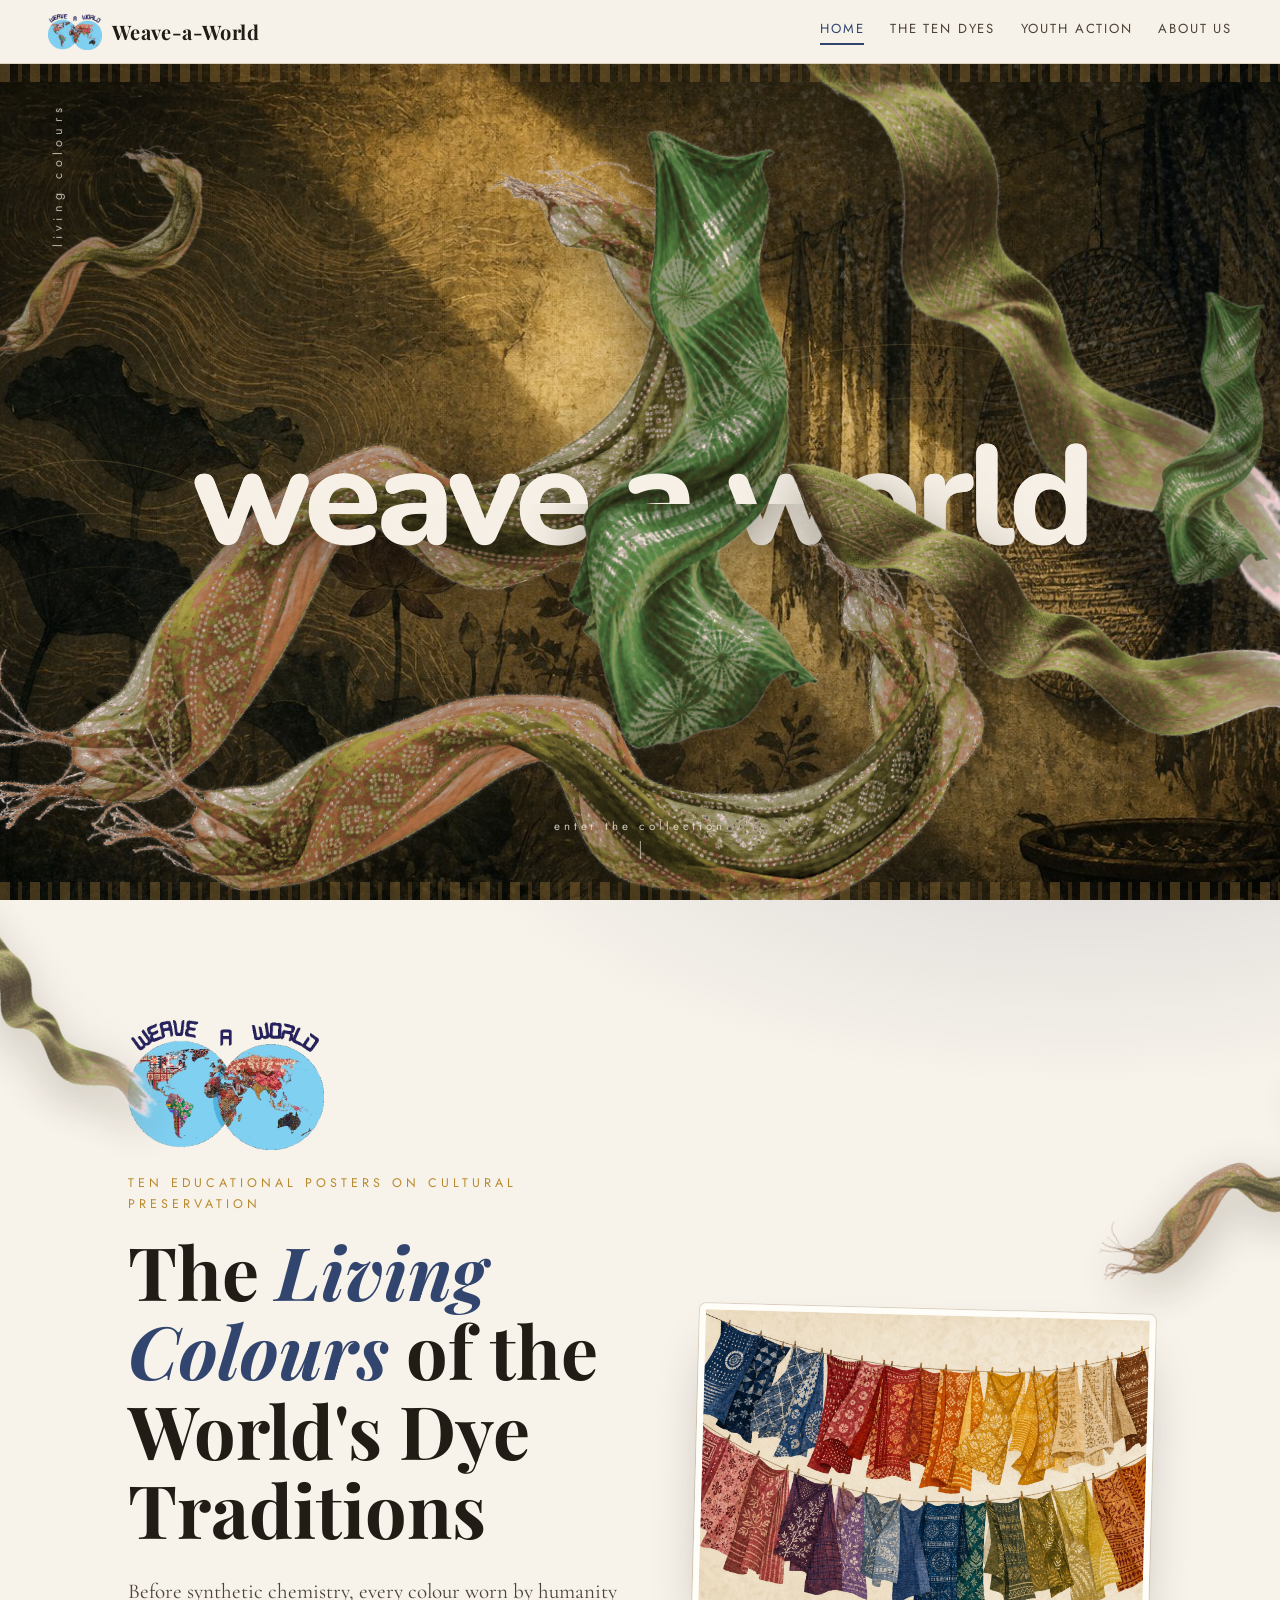
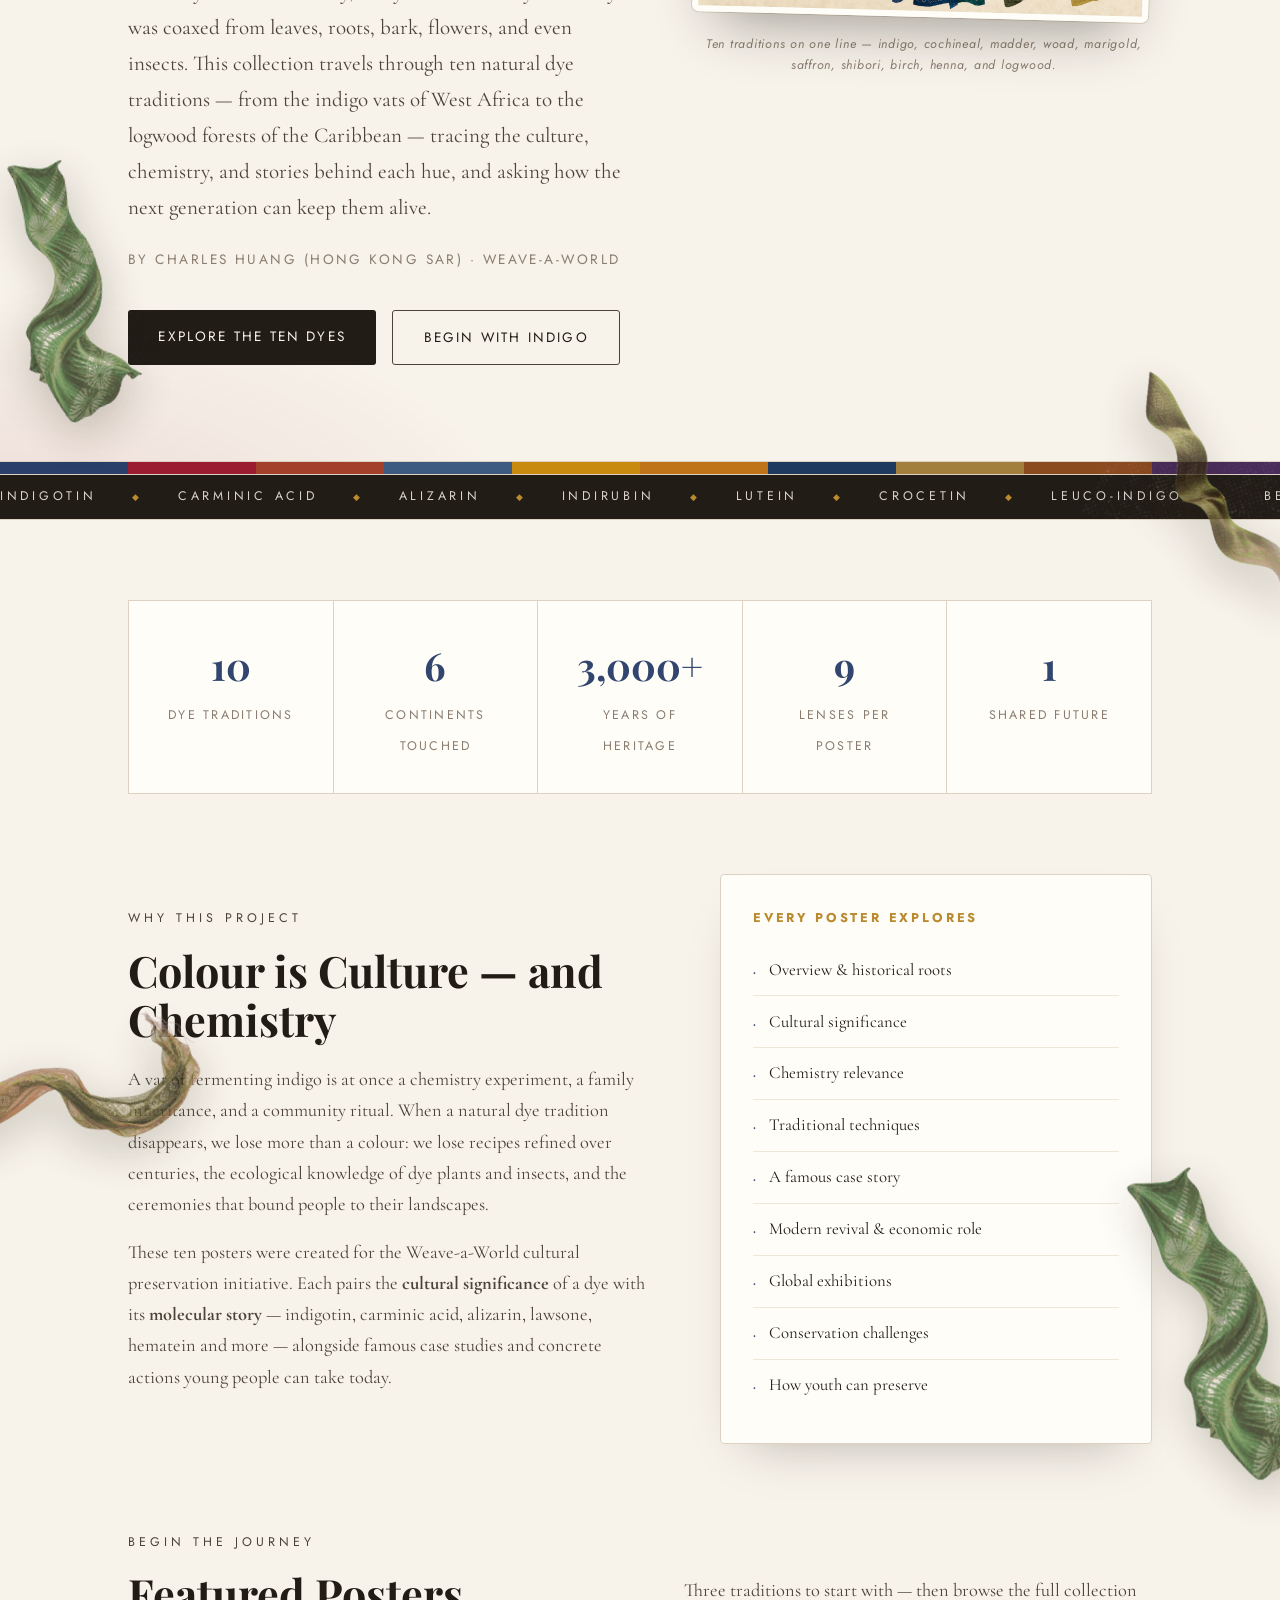
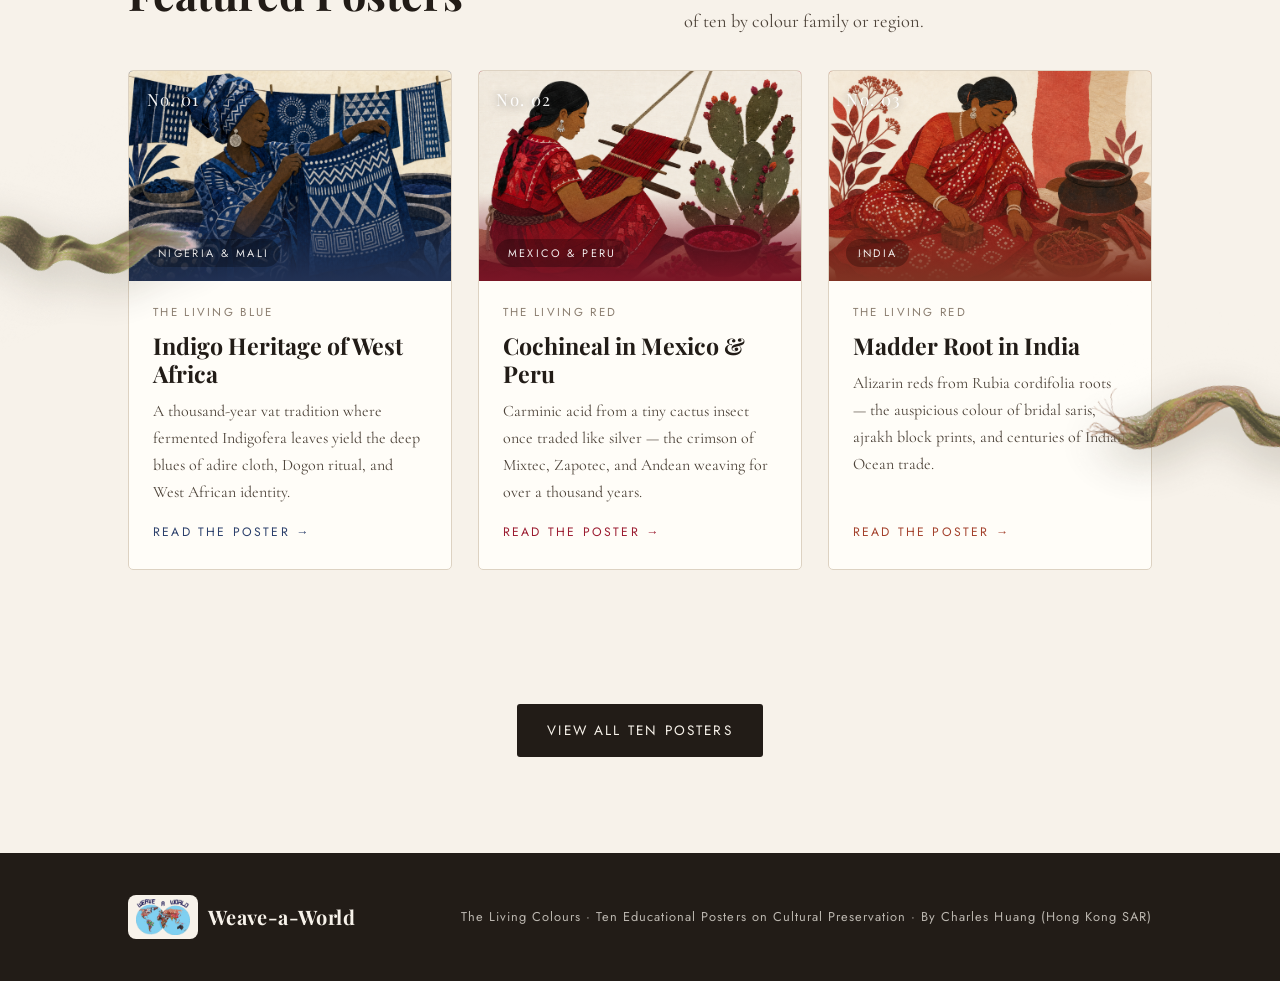
==== index.html @ b44ea0e6 "Simplify the loading screen to a centered white bar Co-authored-by: Cursor <cursoragent@cursor.com>" ====
<!DOCTYPE html>
<html lang="en">
<head>
  <meta charset="UTF-8" />
  <meta name="viewport" content="width=device-width, initial-scale=1.0" />
  <title>Weave-a-World · The Living Colours</title>
  <script>
  (function () {
    try {
      if (sessionStorage.getItem("ww-assets-ready") === "1") return;
      if (sessionStorage.getItem("dye-wipe")) return;
    } catch (e) {}
    document.documentElement.classList.add("is-loading");
  })();
  </script>
  <style>
    html.is-loading, html.is-loading body { overflow: hidden !important; }
    .asset-loader {
      position: fixed; inset: 0; z-index: 10000;
      display: none; align-items: center; justify-content: center;
      background: #070707; color: #fff;
    }
    html.is-loading .asset-loader { display: flex; }
  </style>
  <link rel="preconnect" href="https://fonts.googleapis.com" />
  <link rel="preconnect" href="https://fonts.gstatic.com" crossorigin />
  <link href="https://fonts.googleapis.com/css2?family=Playfair+Display:ital,wght@0,500;0,700;1,500;1,700&family=Cormorant+Garamond:ital,wght@0,400;0,500;0,600;1,400;1,600&family=Jost:wght@300;400;500&family=Nunito:wght@700;800&display=swap" rel="stylesheet" />
  <link rel="icon" type="image/png" href="images/favicon.png" />
  <link rel="stylesheet" href="css/style.css?v=28" />
  <style>
    :root {
    }
    body::before {
      background-image: url("images/patterns/atlas.jpg");
    }
  </style>
</head>
<body class="home">
  <div class="asset-loader" id="asset-loader" role="status" aria-live="polite" aria-busy="true">
    <div class="asset-loader-inner">
      <div class="asset-loader-track" role="progressbar" aria-valuemin="0" aria-valuemax="100" aria-valuenow="0" id="asset-loader-bar">
        <span class="asset-loader-fill" id="asset-loader-fill"></span>
      </div>
      <p class="asset-loader-copy" id="asset-loader-copy">Loading 0%</p>
    </div>
  </div>
  <script>
  (function () {
    var el = document.getElementById("asset-loader");
    if (!el || !document.documentElement.classList.contains("is-loading")) {
      if (el) el.remove();
      return;
    }
    var urls = ["images/logo.png", "images/favicon.png", "images/patterns/atlas.jpg", "images/splash-bg.jpg", "images/cloth-1.png", "images/cloth-2.png", "images/cloth-3.png"];
    var fill = document.getElementById("asset-loader-fill");
    var bar = document.getElementById("asset-loader-bar");
    var copy = document.getElementById("asset-loader-copy");
    var started = Date.now();
    var done = 0;
    var index = 0;
    var running = 0;
    var finished = false;
    var CONC = 8;
    function setProgress(n, total) {
      var pct = total ? Math.round((n / total) * 100) : 100;
      if (fill) fill.style.width = pct + "%";
      if (bar) bar.setAttribute("aria-valuenow", String(pct));
      if (copy) copy.textContent = "Loading " + pct + "%";
    }
    function replayMotion() {
      document.querySelectorAll(".cloth, .splash-bg, .splash-waves path, .splash-scroll, .page-masthead .eyebrow, .page-masthead .masthead-solid, .page-masthead .masthead-script, .page-masthead .masthead-lede, .page-masthead .masthead-aside, .page-masthead .masthead-ribbon, .page-masthead .masthead-slash, .page-masthead .masthead-bar").forEach(function (node) {
        node.style.animation = "none";
        void node.offsetWidth;
        node.style.removeProperty("animation");
      });
    }
    function finish() {
      if (finished) return;
      finished = true;
      setProgress(urls.length, urls.length);
      try { sessionStorage.setItem("ww-assets-ready", "1"); } catch (e) {}
      var wait = Math.max(0, 220 - (Date.now() - started));
      setTimeout(function () {
        el.classList.add("is-done");
        el.setAttribute("aria-busy", "false");
        document.documentElement.classList.remove("is-loading");
        document.documentElement.classList.add("is-ready");
        replayMotion();
        setTimeout(function () { el.remove(); }, 500);
      }, wait);
    }
    function loadOne(src) {
      return new Promise(function (resolve) {
        var img = new Image();
        img.onload = img.onerror = function () { resolve(); };
        img.src = src;
      });
    }
    function pump() {
      if (done >= urls.length) { finish(); return; }
      while (running < CONC && index < urls.length) {
        running += 1;
        loadOne(urls[index++]).then(function () {
          running -= 1;
          done += 1;
          setProgress(done, urls.length);
          pump();
        });
      }
    }
    pump();
    setTimeout(finish, 8000);
  })();
  </script>
  <div class="dye-wipe" id="dye-wipe" aria-hidden="true">
    <span class="dye-wipe-sash h1"></span>
    <span class="dye-wipe-sash h2"></span>
    <span class="dye-wipe-sash h3"></span>
    <span class="dye-wipe-sash v1"></span>
    <span class="dye-wipe-sash v2"></span>
    <span class="dye-wipe-sash v3"></span>
    <span class="dye-wipe-sash v4"></span>
  </div>
  <script>
  (function () {
    if (!sessionStorage.getItem("dye-wipe")) return;
    sessionStorage.removeItem("dye-wipe");
    if (window.matchMedia("(prefers-reduced-motion: reduce)").matches) return;
    var el = document.getElementById("dye-wipe");
    if (!el) return;
    var elapsed = Date.now() - Number(sessionStorage.getItem("dye-wipe-start") || Date.now());
    if (elapsed < 0) elapsed = 0;
    if (elapsed > 850) elapsed = 850;
    el.style.setProperty("--seek", (-elapsed) + "ms");
    el.className = "dye-wipe active through";
    window.__dyeWipePlaying = true;
    var left = 1200 - elapsed;
    setTimeout(function () { el.classList.add("done"); }, Math.max(0, left - 100));
    setTimeout(function () {
      el.className = "dye-wipe";
      el.style.removeProperty("--seek");
      window.__dyeWipePlaying = false;
    }, left + 80);
  })();
  </script>

  <div class="side-textiles" aria-hidden="true">
    <img class="side-cloth" src="images/cloth-1.png" style="top:4%; left:-4%; width:min(26vw,280px); transform:rotate(-22deg)" alt="" />
    <img class="side-cloth" src="images/cloth-3.png" style="top:7%; right:-3%; width:min(18vw,200px); transform:rotate(12deg)" alt="" />
    <img class="side-cloth" src="images/cloth-2.png" style="top:22%; left:-6%; width:min(24vw,260px); transform:rotate(16deg)" alt="" />
    <img class="side-cloth" src="images/cloth-1.png" style="top:26%; right:-8%; width:min(28vw,300px); transform:rotate(-14deg)" alt="" />
    <img class="side-cloth" src="images/cloth-3.png" style="top:42%; left:-2%; width:min(16vw,180px); transform:rotate(-8deg)" alt="" />
    <img class="side-cloth" src="images/cloth-2.png" style="top:48%; right:-5%; width:min(22vw,240px); transform:rotate(24deg)" alt="" />
    <img class="side-cloth" src="images/cloth-1.png" style="top:62%; left:-7%; width:min(27vw,290px); transform:rotate(9deg)" alt="" />
    <img class="side-cloth" src="images/cloth-3.png" style="top:66%; right:-4%; width:min(20vw,220px); transform:rotate(-18deg)" alt="" />
    <img class="side-cloth" src="images/cloth-2.png" style="top:80%; left:-5%; width:min(23vw,250px); transform:rotate(-26deg)" alt="" />
    <img class="side-cloth" src="images/cloth-1.png" style="top:84%; right:-7%; width:min(26vw,280px); transform:rotate(11deg)" alt="" />
  </div>
  <nav class="topnav">
    <a class="brand" href="index.html"><img class="brand-logo" src="images/logo.png" alt="Weave-a-World logo" />Weave-a-World</a>
    <div class="topnav-links">
      <a href="index.html" class="active">Home</a>
      <a href="collection.html">The Ten Dyes</a>
      <a href="youth.html">Youth Action</a>
      <a href="about.html">About Us</a>
    </div>
  </nav>

  <section class="splash" aria-label="Weave a World">
    <div class="splash-bg"></div>
    <div class="splash-grain" aria-hidden="true"></div>
    <svg class="splash-waves" viewBox="0 0 1200 800" preserveAspectRatio="xMidYMid slice" aria-hidden="true">
      <path d="M-40 420 C 160 280, 280 560, 520 400 S 880 220, 1240 390" />
      <path d="M-40 470 C 180 330, 300 610, 540 450 S 900 270, 1240 440" />
      <path d="M-40 520 C 200 380, 320 660, 560 500 S 920 320, 1240 490" />
    </svg>
    <p class="splash-kicker">01 · living colours</p>
    <div class="splash-layer splash-behind" aria-hidden="true">
      <img class="cloth cloth-a" src="images/cloth-1.png" alt="" />
      <img class="cloth cloth-b" src="images/cloth-2.png" alt="" />
    </div>
    <h1 class="splash-title splash-title-back">weave a world</h1>
    <div class="splash-layer splash-through" aria-hidden="true">
      <img class="cloth cloth-c" src="images/cloth-3.png" alt="" />
      <img class="cloth cloth-d" src="images/cloth-1.png" alt="" />
    </div>
    <h1 class="splash-title splash-title-front" aria-hidden="true">weave a world</h1>
    <div class="splash-layer splash-over" aria-hidden="true">
      <img class="cloth cloth-e" src="images/cloth-2.png" alt="" />
    </div>
    <a class="splash-scroll" href="#intro">enter the collection</a>
  </section>

  <header class="hero-home" id="intro">
    <div class="shell hero-home-grid">
      <div>
        <img class="hero-logo" src="images/logo.png" alt="Weave-a-World logo: two globes with continents made of textile patterns" />
        <p class="eyebrow">Ten Educational Posters on Cultural Preservation</p>
        <h1>The <em>Living Colours</em> of the World's Dye Traditions</h1>
        <p class="hero-lede">Before synthetic chemistry, every colour worn by humanity was coaxed from leaves, roots, bark, flowers, and even insects. This collection travels through ten natural dye traditions — from the indigo vats of West Africa to the logwood forests of the Caribbean — tracing the culture, chemistry, and stories behind each hue, and asking how the next generation can keep them alive.</p>
        <p class="hero-byline">By Charles Huang (Hong Kong SAR) · Weave-a-World</p>
        <div class="hero-actions">
          <a class="btn btn-primary" href="collection.html">Explore the Ten Dyes</a>
          <a class="btn btn-ghost" href="dyes/indigo-west-africa.html">Begin with Indigo</a>
        </div>
      </div>
      <figure class="hero-home-art reveal visible">
        <img src="images/home-hero.png" alt="Textile-art illustration of naturally dyed fabrics from ten traditions hanging on lines" />
        <figcaption>Ten traditions on one line — indigo, cochineal, madder, woad, marigold, saffron, shibori, birch, henna, and logwood.</figcaption>
      </figure>
    </div>
  </header>

  <div class="spectrum" aria-hidden="true"><span style="background:#2b3f6b"></span><span style="background:#9b1b30"></span><span style="background:#a3402c"></span><span style="background:#3d5a80"></span><span style="background:#c98a10"></span><span style="background:#c07419"></span><span style="background:#1f3a5f"></span><span style="background:#a37f3d"></span><span style="background:#8c4a1f"></span><span style="background:#4a2c5c"></span></div>

  <div class="ticker" aria-hidden="true">
    <div class="ticker-track">
      <span>Indigotin</span><i>◆</i><span>Carminic Acid</span><i>◆</i><span>Alizarin</span><i>◆</i><span>Indirubin</span><i>◆</i><span>Lutein</span><i>◆</i><span>Crocetin</span><i>◆</i><span>Leuco-indigo</span><i>◆</i><span>Betulin</span><i>◆</i><span>Lawsone</span><i>◆</i><span>Hematein</span><i>◆</i>
      <span>Indigotin</span><i>◆</i><span>Carminic Acid</span><i>◆</i><span>Alizarin</span><i>◆</i><span>Indirubin</span><i>◆</i><span>Lutein</span><i>◆</i><span>Crocetin</span><i>◆</i><span>Leuco-indigo</span><i>◆</i><span>Betulin</span><i>◆</i><span>Lawsone</span><i>◆</i><span>Hematein</span><i>◆</i>
    </div>
  </div>

  <main>
    <div class="shell">
      <div class="stats reveal">
        <div class="stat"><b>10</b><span>Dye Traditions</span></div>
        <div class="stat"><b>6</b><span>Continents Touched</span></div>
        <div class="stat"><b>3,000+</b><span>Years of Heritage</span></div>
        <div class="stat"><b>9</b><span>Lenses per Poster</span></div>
        <div class="stat"><b>1</b><span>Shared Future</span></div>
      </div>

      <section class="mission">
        <div class="reveal">
          <p class="eyebrow">Why This Project</p>
          <h2>Colour is Culture — and Chemistry</h2>
          <p>A vat of fermenting indigo is at once a chemistry experiment, a family inheritance, and a community ritual. When a natural dye tradition disappears, we lose more than a colour: we lose recipes refined over centuries, the ecological knowledge of dye plants and insects, and the ceremonies that bound people to their landscapes.</p>
          <p>These ten posters were created for the Weave-a-World cultural preservation initiative. Each pairs the <strong>cultural significance</strong> of a dye with its <strong>molecular story</strong> — indigotin, carminic acid, alizarin, lawsone, hematein and more — alongside famous case studies and concrete actions young people can take today.</p>
        </div>
        <div class="mission-panel reveal">
          <h3>Every Poster Explores</h3>
          <ul>
            <li>Overview &amp; historical roots</li>
            <li>Cultural significance</li>
            <li>Chemistry relevance</li>
            <li>Traditional techniques</li>
            <li>A famous case story</li>
            <li>Modern revival &amp; economic role</li>
            <li>Global exhibitions</li>
            <li>Conservation challenges</li>
            <li>How youth can preserve</li>
          </ul>
        </div>
      </section>

      <section class="home-preview">
        <div class="home-preview-head reveal">
          <div>
            <p class="eyebrow">Begin the Journey</p>
            <h2 class="section-title">Featured Posters</h2>
          </div>
          <p>Three traditions to start with — then browse the full collection of ten by colour family or region.</p>
        </div>
        <div class="dye-grid">
      <a class="dye-card reveal" href="dyes/indigo-west-africa.html" style="--c1:#2b3f6b; --c2:#5a74a8">
        <div class="dye-card-swatch">
          <img src="images/indigo-west-africa.png" alt="Textile-art illustration: Indigo Heritage of West Africa" loading="lazy" />
          <span class="dye-card-num">No. 01</span>
          <span class="dye-card-region-tag">Nigeria &amp; Mali</span>
        </div>
        <div class="dye-card-body">
          <span class="sub">The Living Blue</span>
          <h3>Indigo Heritage of West Africa</h3>
          <p>A thousand-year vat tradition where fermented Indigofera leaves yield the deep blues of adire cloth, Dogon ritual, and West African identity.</p>
          <span class="dye-card-cta">Read the poster &rarr;</span>
        </div>
      </a>
      <a class="dye-card reveal" href="dyes/cochineal-mexico-peru.html" style="--c1:#9b1b30; --c2:#d4536a">
        <div class="dye-card-swatch">
          <img src="images/cochineal-mexico-peru.png" alt="Textile-art illustration: Cochineal in Mexico &amp; Peru" loading="lazy" />
          <span class="dye-card-num">No. 02</span>
          <span class="dye-card-region-tag">Mexico &amp; Peru</span>
        </div>
        <div class="dye-card-body">
          <span class="sub">The Living Red</span>
          <h3>Cochineal in Mexico &amp; Peru</h3>
          <p>Carminic acid from a tiny cactus insect once traded like silver — the crimson of Mixtec, Zapotec, and Andean weaving for over a thousand years.</p>
          <span class="dye-card-cta">Read the poster &rarr;</span>
        </div>
      </a>
      <a class="dye-card reveal" href="dyes/madder-india.html" style="--c1:#a3402c; --c2:#d47a5a">
        <div class="dye-card-swatch">
          <img src="images/madder-india.png" alt="Textile-art illustration: Madder Root in India" loading="lazy" />
          <span class="dye-card-num">No. 03</span>
          <span class="dye-card-region-tag">India</span>
        </div>
        <div class="dye-card-body">
          <span class="sub">The Living Red</span>
          <h3>Madder Root in India</h3>
          <p>Alizarin reds from Rubia cordifolia roots — the auspicious colour of bridal saris, ajrakh block prints, and centuries of Indian Ocean trade.</p>
          <span class="dye-card-cta">Read the poster &rarr;</span>
        </div>
      </a>
        </div>
        <div class="hero-actions" style="justify-content:center">
          <a class="btn btn-primary" href="collection.html">View All Ten Posters</a>
        </div>
      </section>
    </div>
  </main>

  <footer>
    <div class="shell footer-inner">
      <a class="brand" href="index.html"><span class="footer-logo-chip"><img class="brand-logo" src="images/logo.png" alt="Weave-a-World logo" /></span>Weave-a-World</a>
      <p>The Living Colours · Ten Educational Posters on Cultural Preservation · By Charles Huang (Hong Kong SAR)</p>
    </div>
  </footer>
  <script src="js/main.js?v=28"></script>
</body>
</html>
---- css/style.css ----
/* ============================================================
   Weave-a-World · The Living Colours
   Shared stylesheet for the natural-dye heritage site
   ============================================================ */

:root {
  --ink: #221c17;
  --ink-soft: #4c4238;
  --ink-faint: #8a7d6f;
  --paper: #f7f2ea;
  --paper-deep: #efe7da;
  --card: #fffdf8;
  --line: #ddd2c2;
  --gold: #b98a2e;

  /* per-page accent, overridden on each dye page */
  --accent: #31456e;
  --accent-deep: #1d2b49;
  --accent-soft: #e7ebf3;

  --page-pattern: url("images/patterns/atlas.jpg");
  --pattern-opacity: 0.10;

  --serif: "Cormorant Garamond", "Playfair Display", Georgia, serif;
  --display: "Playfair Display", "Cormorant Garamond", Georgia, serif;
  --sans: "Jost", "Avenir Next", "Segoe UI", sans-serif;
}

.asset-loader {
  position: fixed;
  inset: 0;
  z-index: 10000;
  display: none;
  align-items: center;
  justify-content: center;
  padding: 2rem;
  background: #070707;
  color: #fff;
  text-align: center;
}
html.is-loading .asset-loader,
.asset-loader.is-done { display: flex; }
html.is-loading body > *:not(.asset-loader),
html.is-loading body > *:not(.asset-loader) * {
  animation-play-state: paused !important;
}
.asset-loader.is-done {
  opacity: 0;
  pointer-events: none;
  transition: opacity 0.55s ease;
}
.asset-loader-inner {
  width: min(16rem, 70vw);
  display: flex;
  flex-direction: column;
  align-items: center;
  justify-content: center;
}
.asset-loader-track {
  width: 100%;
  height: 2px;
  border-radius: 999px;
  background: rgba(255, 255, 255, 0.18);
  overflow: hidden;
}
.asset-loader-fill {
  display: block;
  width: 0;
  height: 100%;
  border-radius: inherit;
  background: #fff;
  transition: width 0.25s ease;
}
.asset-loader-copy {
  margin-top: 0.85rem;
  font-family: "Jost", "Helvetica Neue", Helvetica, Arial, sans-serif;
  font-weight: 400;
  font-size: 0.82rem;
  letter-spacing: 0.04em;
  color: rgba(255, 255, 255, 0.72);
}

* { margin: 0; padding: 0; box-sizing: border-box; }

html { scroll-behavior: smooth; }

body {
  font-family: var(--serif);
  font-size: 1.15rem;
  line-height: 1.7;
  color: var(--ink);
  background: var(--paper);
  position: relative;
}
body::before {
  content: "";
  position: fixed;
  inset: 0;
  z-index: 0;
  pointer-events: none;
  opacity: var(--pattern-opacity);
  background-image: url("../images/patterns/atlas.jpg");
  background-size: 420px;
  background-repeat: repeat;
  mix-blend-mode: multiply;
}
body > * { position: relative; z-index: 1; }

img { max-width: 100%; display: block; }

a { color: var(--accent); text-decoration: none; }
a:hover { color: var(--accent-deep); }

/* ---------- Top navigation ---------- */
.topnav {
  position: sticky;
  top: 0;
  z-index: 50;
  display: flex;
  align-items: center;
  justify-content: space-between;
  gap: 1rem;
  padding: 0.85rem clamp(1.2rem, 4vw, 3rem);
  background: rgba(247, 242, 234, 0.92);
  backdrop-filter: blur(10px);
  border-bottom: 1px solid var(--line);
}

.brand {
  font-family: var(--display);
  font-weight: 700;
  font-size: 1.25rem;
  letter-spacing: 0.02em;
  color: var(--ink);
  display: flex;
  align-items: center;
  gap: 0.6rem;
}

.brand-logo {
  height: 36px;
  width: auto;
  flex: none;
}

.footer-logo-chip {
  display: inline-flex;
  align-items: center;
  justify-content: center;
  background: var(--paper);
  border-radius: 8px;
  padding: 4px 8px;
}

.hero-logo {
  height: clamp(90px, 12vw, 130px);
  width: auto;
  margin-bottom: 1.4rem;
}

.topnav-links {
  display: flex;
  gap: 1.6rem;
  font-family: var(--sans);
  font-size: 0.82rem;
  letter-spacing: 0.14em;
  text-transform: uppercase;
}

.topnav-links a { color: var(--ink-soft); padding-bottom: 2px; border-bottom: 2px solid transparent; }
.topnav-links a:hover { color: var(--ink); }
.topnav-links a.active { color: var(--accent); border-bottom-color: var(--accent); }

/* ---------- Shared section shell ---------- */
.shell { max-width: 1120px; margin: 0 auto; padding: 0 clamp(1.2rem, 4vw, 3rem); }

.eyebrow {
  font-family: var(--sans);
  font-size: 0.78rem;
  letter-spacing: 0.32em;
  text-transform: uppercase;
  color: var(--gold);
  margin-bottom: 1rem;
}

/* ============================================================
   SPLASH · opening title
   ============================================================ */
.splash {
  position: relative;
  isolation: isolate;
  height: calc(100vh - 64px);
  min-height: 560px;
  overflow: hidden;
  background: #1a160e;
  color: #f3ece0;
}
.splash-bg {
  position: absolute;
  inset: -8%;
  background: url("../images/splash-bg.jpg") center 42% / cover no-repeat;
  animation: splash-kenburns 28s ease-in-out infinite alternate;
  z-index: 0;
}
@keyframes splash-kenburns {
  from { transform: scale(1) translate(0, 0); }
  to { transform: scale(1.08) translate(-1.4%, 1%); }
}
.splash-grain {
  position: absolute;
  inset: 0;
  z-index: 1;
  pointer-events: none;
  opacity: 0.28;
  mix-blend-mode: overlay;
  background-image:
    repeating-linear-gradient(0deg, rgba(255,255,255,0.03) 0 1px, transparent 1px 3px),
    repeating-linear-gradient(90deg, rgba(0,0,0,0.05) 0 1px, transparent 1px 4px);
}
.splash-grain::after {
  content: "";
  position: absolute;
  inset: 0;
  background: linear-gradient(125deg, rgba(12,10,6,0.55) 0%, transparent 38%, rgba(212,168,72,0.12) 52%, transparent 66%, rgba(8,6,4,0.7) 100%);
}
.splash::before,
.splash::after {
  content: "";
  position: absolute;
  left: 0; right: 0;
  height: 18px;
  z-index: 8;
  pointer-events: none;
  background-image: repeating-linear-gradient(
    90deg,
    #8a6a32 0 10px,
    transparent 10px 18px,
    #5c4520 18px 22px,
    transparent 22px 30px
  );
  opacity: 0.45;
}
.splash::before { top: 0; }
.splash::after { bottom: 0; }

.splash-waves {
  position: absolute;
  inset: 0;
  width: 100%;
  height: 100%;
  z-index: 1;
  pointer-events: none;
  opacity: 0.18;
}
.splash-waves path {
  fill: none;
  stroke: #d4b46a;
  stroke-width: 1.2;
  animation: wave-drift 18s ease-in-out infinite alternate;
}
.splash-waves path:nth-child(2) { animation-delay: -4s; opacity: 0.7; }
.splash-waves path:nth-child(3) { animation-delay: -8s; opacity: 0.45; }
@keyframes wave-drift {
  from { transform: translateX(-18px) translateY(6px); }
  to { transform: translateX(22px) translateY(-10px); }
}

.splash-kicker {
  position: absolute;
  top: 2.4rem;
  left: clamp(1.2rem, 4vw, 3rem);
  z-index: 7;
  font-family: var(--sans);
  font-size: 0.78rem;
  letter-spacing: 0.42em;
  text-transform: lowercase;
  writing-mode: vertical-rl;
  transform: rotate(180deg);
  color: rgba(243, 236, 224, 0.72);
}

.splash-title {
  position: absolute;
  left: 50%;
  top: 52%;
  transform: translate(-50%, -50%);
  width: 92vw;
  margin: 0;
  text-align: center;
  font-family: "Nunito", var(--sans);
  font-weight: 800;
  font-size: clamp(3.4rem, 11vw, 9.4rem);
  line-height: 0.92;
  letter-spacing: -0.04em;
  text-transform: lowercase;
  color: #f6f0e6;
  text-shadow: 0 18px 40px rgba(0,0,0,0.35);
}
.splash-title-back { z-index: 3; }
.splash-title-front {
  z-index: 5;
  clip-path: inset(0 0 46% 0);
  pointer-events: none;
}

.splash-layer {
  position: absolute;
  inset: 0;
  pointer-events: none;
  transition: transform 0.45s ease-out;
}
.splash-behind { z-index: 2; }
.splash-through { z-index: 4; }
.splash-over { z-index: 6; }

.cloth {
  position: absolute;
  max-width: none;
  filter: drop-shadow(0 18px 28px rgba(40, 32, 14, 0.45));
  will-change: transform, opacity;
  animation: cloth-in 2.4s cubic-bezier(0.22, 0.8, 0.28, 1) both, cloth-drift 16s ease-in-out 2.4s infinite alternate;
}
.cloth-a {
  width: min(78vw, 920px);
  left: -8%;
  top: 18%;
  transform: rotate(-18deg);
  --dx: -18vw; --dy: 8vh; --rot: -28deg;
  animation-delay: 0.15s, 2.55s;
}
.cloth-b {
  width: min(62vw, 760px);
  right: -12%;
  top: -6%;
  transform: rotate(22deg);
  --dx: 16vw; --dy: -10vh; --rot: 32deg;
  animation-delay: 0.45s, 2.85s;
}
.cloth-c {
  width: min(34vw, 420px);
  left: 38%;
  top: 8%;
  transform: rotate(8deg);
  --dx: 6vw; --dy: -14vh; --rot: 14deg;
  animation-delay: 0.7s, 3.1s;
}
.cloth-d {
  width: min(70vw, 880px);
  left: 8%;
  bottom: -18%;
  transform: rotate(12deg);
  --dx: -10vw; --dy: 12vh; --rot: 4deg;
  animation-delay: 0.35s, 2.75s;
}
.cloth-e {
  width: min(48vw, 560px);
  right: -6%;
  top: 42%;
  transform: rotate(-8deg);
  --dx: 14vw; --dy: 6vh; --rot: -16deg;
  animation-delay: 0.9s, 3.3s;
}
@keyframes cloth-in {
  from {
    opacity: 0;
    translate: var(--dx) var(--dy);
    rotate: var(--rot);
    scale: 0.92;
  }
  to {
    opacity: 1;
    translate: 0 0;
    rotate: 0deg;
    scale: 1;
  }
}
@keyframes cloth-drift {
  from { translate: 0 0; rotate: 0deg; }
  to { translate: 28px -22px; rotate: 4deg; }
}

.splash-scroll {
  position: absolute;
  bottom: 2.6rem;
  left: 50%;
  transform: translateX(-50%);
  z-index: 9;
  font-family: var(--sans);
  font-size: 0.72rem;
  letter-spacing: 0.34em;
  text-transform: lowercase;
  color: rgba(243, 236, 224, 0.82);
  padding-bottom: 1.4rem;
}
.splash-scroll:hover { color: #f6f0e6; }
.splash-scroll::after {
  content: "";
  position: absolute;
  left: 50%;
  bottom: 0;
  width: 1px;
  height: 18px;
  background: rgba(243, 236, 224, 0.7);
  animation: cue-drop 1.8s ease-in-out infinite;
}

.side-textiles {
  position: absolute;
  inset: 0;
  z-index: 4;
  pointer-events: none;
  overflow: hidden;
}
.side-cloth {
  position: absolute;
  max-width: none;
  opacity: 0.82;
  filter: drop-shadow(0 14px 22px rgba(40, 32, 14, 0.28));
}

@media (max-width: 960px) {
  .side-textiles { display: none; }
}

/* ============================================================
   HOME PAGE
   ============================================================ */
.hero-home {
  position: relative;
  overflow: hidden;
  padding: clamp(4rem, 10vw, 7.5rem) 0 clamp(3.5rem, 8vw, 6rem);
  background:
    radial-gradient(1100px 500px at 85% -10%, rgba(49, 69, 110, 0.16), transparent 60%),
    radial-gradient(900px 480px at 0% 110%, rgba(155, 27, 48, 0.12), transparent 60%),
    var(--paper);
}

.hero-home .shell { position: relative; }

.hero-home-grid {
  display: grid;
  grid-template-columns: 1.05fr 0.95fr;
  gap: clamp(2rem, 5vw, 4rem);
  align-items: center;
}

.hero-home-art { position: relative; }
.hero-home-art img {
  border-radius: 6px;
  border: 6px solid var(--card);
  box-shadow: 0 30px 60px -25px rgba(34, 28, 23, 0.45), 0 0 0 1px var(--line);
  transform: rotate(1.5deg);
}
.hero-home-art figcaption {
  margin-top: 1.1rem;
  font-family: var(--sans);
  font-size: 0.78rem;
  letter-spacing: 0.06em;
  color: var(--ink-faint);
  text-align: center;
  font-style: italic;
}

/* ---------- Molecule ticker marquee ---------- */
.ticker {
  overflow: hidden;
  background: var(--ink);
  color: rgba(247, 242, 234, 0.85);
  padding: 0.7rem 0;
  border-bottom: 1px solid var(--line);
}
.ticker-track {
  display: flex;
  align-items: center;
  gap: 2.2rem;
  width: max-content;
  animation: ticker-scroll 38s linear infinite;
  font-family: var(--sans);
  font-size: 0.78rem;
  letter-spacing: 0.3em;
  text-transform: uppercase;
  white-space: nowrap;
}
.ticker-track i { font-style: normal; font-size: 0.55rem; color: var(--gold); }
@keyframes ticker-scroll {
  from { transform: translateX(0); }
  to { transform: translateX(-50%); }
}

.hero-home h1 {
  font-family: var(--display);
  font-size: clamp(2.6rem, 6.5vw, 4.6rem);
  line-height: 1.08;
  font-weight: 700;
  max-width: 15ch;
}

.hero-home h1 em { font-style: italic; color: var(--accent); }

.hero-lede {
  margin-top: 1.6rem;
  max-width: 58ch;
  font-size: clamp(1.15rem, 2vw, 1.32rem);
  color: var(--ink-soft);
}

.hero-byline {
  margin-top: 1.4rem;
  font-family: var(--sans);
  font-size: 0.85rem;
  letter-spacing: 0.18em;
  text-transform: uppercase;
  color: var(--ink-faint);
}

.hero-actions { margin-top: 2.4rem; display: flex; gap: 1rem; flex-wrap: wrap; }

.btn {
  display: inline-block;
  font-family: var(--sans);
  font-size: 0.85rem;
  letter-spacing: 0.16em;
  text-transform: uppercase;
  padding: 0.95rem 1.9rem;
  border-radius: 3px;
  transition: transform 0.18s ease, box-shadow 0.18s ease;
}

.btn-primary { background: var(--ink); color: var(--paper); }
.btn-primary:hover { background: var(--accent-deep); color: var(--paper); transform: translateY(-2px); box-shadow: 0 10px 24px rgba(34, 28, 23, 0.22); }
.btn-ghost { border: 1px solid var(--ink-soft); color: var(--ink); }
.btn-ghost:hover { border-color: var(--ink); transform: translateY(-2px); }

/* Thread of colour strip */
.spectrum {
  display: grid;
  grid-template-columns: repeat(10, 1fr);
  height: 14px;
  border-top: 1px solid var(--line);
  border-bottom: 1px solid var(--line);
}
.spectrum span { display: block; }
.spectrum span:hover { transform: scaleY(1.6); transition: transform 0.2s ease; }

/* Home stats */
.stats {
  display: grid;
  grid-template-columns: repeat(auto-fit, minmax(190px, 1fr));
  gap: 1px;
  background: var(--line);
  border: 1px solid var(--line);
  margin: clamp(3rem, 7vw, 5rem) 0;
}
.stat { background: var(--card); padding: 2rem 1.6rem; text-align: center; }
.stat b { display: block; font-family: var(--display); font-size: 2.4rem; font-weight: 700; color: var(--accent); }
.stat span { font-family: var(--sans); font-size: 0.78rem; letter-spacing: 0.18em; text-transform: uppercase; color: var(--ink-faint); }

/* Home mission block */
.mission { display: grid; grid-template-columns: 1.1fr 0.9fr; gap: clamp(2rem, 5vw, 4.5rem); align-items: center; padding-bottom: clamp(3rem, 7vw, 5.5rem); }
.mission h2, .section-title {
  font-family: var(--display);
  font-size: clamp(1.9rem, 3.6vw, 2.7rem);
  font-weight: 700;
  line-height: 1.15;
  margin-bottom: 1.2rem;
}
.mission p { color: var(--ink-soft); margin-bottom: 1rem; }

.mission-panel {
  background: var(--card);
  border: 1px solid var(--line);
  border-radius: 4px;
  padding: 2rem;
  box-shadow: 0 24px 50px -30px rgba(34, 28, 23, 0.35);
}
.mission-panel h3 { font-family: var(--sans); font-size: 0.8rem; letter-spacing: 0.22em; text-transform: uppercase; color: var(--gold); margin-bottom: 1rem; }
.mission-panel ul { list-style: none; }
.mission-panel li { padding: 0.7rem 0; border-bottom: 1px solid var(--paper-deep); display: flex; gap: 0.8rem; align-items: baseline; font-size: 1.05rem; }
.mission-panel li:last-child { border-bottom: none; }
.mission-panel li::before { content: "◆"; font-size: 0.6rem; color: var(--accent); flex: none; }

/* Featured preview cards on home */
.home-preview { padding-bottom: clamp(3.5rem, 8vw, 6rem); }
.home-preview-head { display: flex; justify-content: space-between; align-items: end; gap: 1rem; margin-bottom: 2rem; flex-wrap: wrap; }
.home-preview-head p { color: var(--ink-soft); max-width: 52ch; }

/* ============================================================
   COLLECTION / TAB SCREEN
   ============================================================ */
.page-masthead {
  position: relative;
  min-height: min(78vh, 720px);
  display: flex;
  align-items: center;
  overflow: hidden;
  padding: clamp(3.5rem, 8vw, 6.5rem) 0 clamp(2.8rem, 6vw, 4.5rem);
  background: linear-gradient(165deg, var(--paper) 0%, var(--paper-deep) 55%, #e8dcc8 100%);
}
.masthead-slashes {
  position: absolute;
  inset: 0;
  pointer-events: none;
  z-index: 0;
}
.masthead-slash {
  position: absolute;
  left: -20%;
  width: 140%;
  height: 18vh;
  background: linear-gradient(90deg, rgba(185, 138, 46, 0.22), rgba(49, 69, 110, 0.16), rgba(185, 138, 46, 0.2));
  clip-path: polygon(0 18%, 8% 0, 24% 12%, 41% 2%, 58% 16%, 73% 4%, 88% 14%, 100% 0, 100% 78%, 86% 100%, 70% 84%, 54% 100%, 38% 82%, 22% 100%, 8% 86%, 0 100%);
}
.masthead-slash.s1 { top: 12%; transform: rotate(-11deg); opacity: 0.9; }
.masthead-slash.s2 { top: 46%; height: 22vh; transform: rotate(8deg); background: linear-gradient(90deg, rgba(49, 69, 110, 0.2), rgba(185, 138, 46, 0.28), rgba(34, 28, 23, 0.12)); }
.masthead-slash.s3 { top: 74%; height: 14vh; transform: rotate(-6deg); opacity: 0.7; }
.masthead-ribbon {
  position: absolute;
  z-index: 1;
  pointer-events: none;
  max-width: none;
  height: 11vh;
  width: 140vw;
  object-fit: cover;
  filter: drop-shadow(0 10px 16px rgba(40, 32, 14, 0.22));
  opacity: 0.88;
}
.page-masthead.is-youth .masthead-ribbon.r1 {
  top: 36%;
  left: -42vw;
  width: 220vw;
  height: 18vh;
  transform: rotate(-8deg);
  opacity: 0.92;
}
.masthead-aside {
  position: absolute;
  z-index: 2;
  font-family: var(--sans);
  font-size: 0.72rem;
  letter-spacing: 0.28em;
  text-transform: lowercase;
  color: var(--ink-faint);
  pointer-events: none;
}
.masthead-aside.a1 {
  top: 18%;
  left: clamp(1.2rem, 4vw, 3rem);
  writing-mode: vertical-rl;
  transform: rotate(180deg);
  letter-spacing: 0.36em;
}
.masthead-aside.a2 {
  top: 22%;
  right: clamp(1.4rem, 5vw, 4rem);
}
.masthead-aside.a3 {
  bottom: 22%;
  left: clamp(18%, 22vw, 28%);
}
.masthead-aside.a4 {
  bottom: 18%;
  right: clamp(1.4rem, 5vw, 4rem);
  writing-mode: vertical-rl;
  letter-spacing: 0.32em;
}
.masthead-core { position: relative; z-index: 3; }
.masthead-title {
  position: relative;
  margin: 0.4rem 0 0;
  line-height: 0.86;
}
.masthead-solid {
  display: block;
  font-family: var(--display);
  font-weight: 700;
  font-size: clamp(3.4rem, 12vw, 8.4rem);
  letter-spacing: -0.035em;
  color: var(--ink);
  text-transform: uppercase;
}
.masthead-script {
  display: block;
  margin-top: -0.28em;
  margin-left: 12%;
  font-family: var(--display);
  font-style: italic;
  font-weight: 700;
  font-size: clamp(2.4rem, 8.5vw, 6.2rem);
  letter-spacing: -0.02em;
  color: var(--gold);
  text-transform: none;
  transform: rotate(-5deg);
  transform-origin: left center;
  text-shadow: 0 10px 24px rgba(185, 138, 46, 0.18);
}
.masthead-lede {
  margin-top: 2.2rem;
  max-width: 58ch;
  color: #1a1612;
  font-size: 1.12rem;
  position: relative;
  z-index: 4;
  padding: 1.15rem 1.4rem 1.25rem;
  border-radius: 1.5rem;
  background:
    linear-gradient(165deg, rgba(255, 255, 255, 0.52) 0%, rgba(255, 255, 255, 0.18) 48%, rgba(247, 242, 234, 0.22) 100%);
  backdrop-filter: blur(22px) saturate(180%);
  -webkit-backdrop-filter: blur(22px) saturate(180%);
  border: 1px solid rgba(255, 255, 255, 0.62);
  box-shadow:
    0 18px 40px rgba(34, 28, 23, 0.18),
    inset 0 1px 0 rgba(255, 255, 255, 0.78),
    inset 0 -1px 0 rgba(255, 255, 255, 0.12);
}
.masthead-lede.is-black {
  color: #000;
  margin-top: clamp(4.2rem, 8vw, 6.5rem);
}

/* Ten Dyes — colour-bar masthead */
.page-masthead.is-collection {
  background: #2a231c url("../images/collection-hero.jpg?v=21") center center / cover no-repeat;
  min-height: min(72vh, 680px);
}
.page-masthead.is-collection::before {
  content: "";
  position: absolute;
  inset: 0;
  background: linear-gradient(180deg, rgba(34, 28, 23, 0.18) 0%, rgba(34, 28, 23, 0.08) 40%, rgba(34, 28, 23, 0.42) 100%);
  pointer-events: none;
  z-index: 0;
}
.page-masthead.is-collection .eyebrow { color: var(--gold); }
.page-masthead.is-collection .masthead-aside { color: rgba(247, 242, 234, 0.45); }
.masthead-bar {
  position: absolute;
  left: 0;
  right: 0;
  pointer-events: none;
  transform-origin: left center;
}
.page-masthead.is-collection .masthead-ribbon.r1 {
  top: 28%;
  left: -42vw;
  width: 220vw;
  height: 32vh;
  transform: rotate(-8deg);
  opacity: 0.96;
  z-index: 1;
}
.masthead-bar.bar-accent {
  top: 0;
  height: 10px;
  background: var(--accent);
  z-index: 2;
}
.page-masthead.is-collection .masthead-solid {
  font-family: "Nunito", var(--sans);
  font-weight: 800;
  letter-spacing: 0.04em;
  color: #fff;
  text-shadow: 0 2px 0 rgba(34, 28, 23, 0.18);
}
.page-masthead.is-collection .masthead-script {
  color: var(--paper);
  text-shadow: 0 8px 18px rgba(34, 28, 23, 0.2);
}
@supports not ((backdrop-filter: blur(1px)) or (-webkit-backdrop-filter: blur(1px))) {
  .masthead-lede {
    background: rgba(247, 242, 234, 0.94);
  }
}
@media (prefers-reduced-transparency: reduce) {
  .masthead-lede {
    background: rgba(247, 242, 234, 0.94);
    backdrop-filter: none;
    -webkit-backdrop-filter: none;
  }
}

.collection-hero { padding: clamp(3.2rem, 7vw, 5rem) 0 2.2rem; }
.collection-hero h1 { font-family: var(--display); font-size: clamp(2.3rem, 5vw, 3.6rem); font-weight: 700; line-height: 1.1; }
.collection-hero p { margin-top: 1.1rem; max-width: 62ch; color: var(--ink-soft); }

@keyframes masthead-bar-in {
  from { transform: scaleX(0); }
  to { transform: scaleX(1); }
}
@keyframes masthead-fade-up {
  from { opacity: 0; transform: translateY(22px); }
  to { opacity: 1; transform: none; }
}
@keyframes masthead-script-in {
  from { opacity: 0; transform: translateY(22px) rotate(-5deg); }
  to { opacity: 1; transform: rotate(-5deg); }
}
@keyframes masthead-ribbon-in {
  from { opacity: 0; transform: translateX(-8%) rotate(-8deg); }
  to { opacity: 0.92; transform: translateX(0) rotate(-8deg); }
}
@keyframes masthead-slash-in {
  from { opacity: 0; }
  to { opacity: 0.9; }
}
.page-masthead.is-collection .masthead-ribbon.r1 { animation: masthead-ribbon-in 1.1s cubic-bezier(0.22, 0.8, 0.28, 1) both; }
.page-masthead.is-collection .masthead-bar.bar-accent { animation: masthead-bar-in 0.7s 0.1s cubic-bezier(0.22, 0.8, 0.28, 1) both; }
.page-masthead.is-youth .masthead-ribbon.r1 { animation: masthead-ribbon-in 1.1s cubic-bezier(0.22, 0.8, 0.28, 1) both; }
.page-masthead.is-youth .masthead-slash { animation: masthead-slash-in 1s ease both; }
.page-masthead.is-youth .masthead-slash.s2 { animation-delay: 0.12s; }
.page-masthead.is-youth .masthead-slash.s3 { animation-delay: 0.22s; }
.page-masthead .eyebrow { animation: masthead-fade-up 0.7s 0.15s both; }
.page-masthead .masthead-solid { animation: masthead-fade-up 0.85s 0.28s both; }
.page-masthead .masthead-script { animation: masthead-script-in 0.9s 0.48s both; }
.page-masthead .masthead-lede { animation: masthead-fade-up 0.8s 0.68s both; }
.page-masthead .masthead-aside { animation: masthead-slash-in 0.8s 0.85s both; }

@media (max-width: 720px) {
  .page-masthead { min-height: 0; }
  .masthead-aside.a2,
  .masthead-aside.a3,
  .masthead-aside.a4 { display: none; }
  .masthead-script { margin-left: 0; }
}

.tabs {
  display: flex;
  flex-wrap: wrap;
  gap: 0.6rem;
  padding: 0.4rem 0 2.4rem;
}
.tab {
  font-family: var(--sans);
  font-size: 0.8rem;
  letter-spacing: 0.14em;
  text-transform: uppercase;
  padding: 0.6rem 1.25rem;
  border: 1px solid var(--line);
  border-radius: 999px;
  background: var(--card);
  color: var(--ink-soft);
  cursor: pointer;
  transition: all 0.18s ease;
}
.tab:hover { border-color: var(--ink-soft); color: var(--ink); }
.tab.active { background: var(--ink); border-color: var(--ink); color: var(--paper); }

.dye-grid {
  display: grid;
  grid-template-columns: repeat(auto-fill, minmax(300px, 1fr));
  gap: 1.6rem;
  padding-bottom: clamp(3.5rem, 8vw, 6rem);
}

.dye-card {
  position: relative;
  display: flex;
  flex-direction: column;
  background: var(--card);
  border: 1px solid var(--line);
  border-radius: 5px;
  overflow: hidden;
  color: var(--ink);
  transition: transform 0.22s ease, box-shadow 0.22s ease;
}
.dye-card:hover { transform: translateY(-6px); box-shadow: 0 28px 48px -26px rgba(34, 28, 23, 0.45); color: var(--ink); }
.dye-card.hidden { display: none; }

.dye-card-swatch {
  height: 210px;
  position: relative;
  background: linear-gradient(135deg, var(--c1), var(--c2));
  overflow: hidden;
}
.dye-card-swatch img {
  position: absolute; inset: 0;
  width: 100%; height: 100%;
  object-fit: cover;
  object-position: center 22%;
  transition: transform 0.5s ease;
}
.dye-card:hover .dye-card-swatch img { transform: scale(1.05); }
.dye-card-swatch::after {
  content: "";
  position: absolute; inset: 0;
  background: linear-gradient(to top, color-mix(in srgb, var(--c1) 78%, black) 0%, transparent 42%);
}
.dye-card-num {
  position: absolute; top: 0.9rem; left: 1.1rem;
  z-index: 1;
  font-family: var(--display);
  font-size: 1.05rem;
  color: rgba(255,255,255,0.95);
  letter-spacing: 0.08em;
  text-shadow: 0 1px 8px rgba(0,0,0,0.5);
}
.dye-card-region-tag {
  position: absolute; bottom: 0.85rem; left: 1.1rem;
  z-index: 1;
  font-family: var(--sans); font-size: 0.68rem;
  letter-spacing: 0.22em; text-transform: uppercase;
  color: rgba(255,255,255,0.92);
  background: rgba(0,0,0,0.28);
  padding: 0.3rem 0.7rem; border-radius: 999px;
}

.dye-card-body { padding: 1.4rem 1.5rem 1.6rem; display: flex; flex-direction: column; gap: 0.6rem; flex: 1; }
.dye-card-body h3 { font-family: var(--display); font-size: 1.45rem; font-weight: 700; line-height: 1.2; }
.dye-card-body .sub { font-family: var(--sans); font-size: 0.72rem; letter-spacing: 0.2em; text-transform: uppercase; color: var(--ink-faint); }
.dye-card-body p { font-size: 1rem; color: var(--ink-soft); flex: 1; }
.dye-card-cta { font-family: var(--sans); font-size: 0.76rem; letter-spacing: 0.18em; text-transform: uppercase; color: var(--c1); margin-top: 0.4rem; }
.dye-card:hover .dye-card-cta { text-decoration: underline; text-underline-offset: 4px; }

/* Dye-page textile weave-through */
.dye-wipe {
  position: fixed;
  inset: 0;
  z-index: 9999;
  overflow: hidden;
  pointer-events: none;
  visibility: hidden;
  opacity: 0;
}
.dye-wipe.active {
  visibility: visible;
  opacity: 1;
  pointer-events: auto;
}
.dye-wipe.done {
  opacity: 0;
  transition: opacity 0.12s linear;
}
.dye-wipe-sash {
  --rot: 0deg;
  --dir: 1;
  --stagger: 0ms;
  position: absolute;
  left: 50%;
  top: 50%;
  width: 170vmax;
  height: 20vh;
  margin-left: -85vmax;
  margin-top: -10vh;
  background-color: #4a3c1c;
  background-image: url("../images/cloth-ribbon.png");
  background-size: cover;
  background-position: center;
  background-repeat: no-repeat;
  box-shadow: 0 12px 22px rgba(40, 32, 14, 0.32);
  transform: rotate(var(--rot)) translateX(calc(var(--dir) * -130%));
  will-change: transform;
}
.dye-wipe .h1 { top: 22%; --rot: -7deg; --dir: 1; --stagger: 0ms; }
.dye-wipe .h2 { top: 50%; --rot: 5deg; --dir: -1; --stagger: 40ms; }
.dye-wipe .h3 { top: 78%; --rot: -4deg; --dir: 1; --stagger: 70ms; }
.dye-wipe .v1 { left: 18%; --rot: 82deg; --dir: 1; --stagger: 20ms; }
.dye-wipe .v2 { left: 40%; --rot: 97deg; --dir: -1; --stagger: 50ms; }
.dye-wipe .v3 { left: 62%; --rot: 88deg; --dir: 1; --stagger: 10ms; }
.dye-wipe .v4 { left: 82%; --rot: 104deg; --dir: -1; --stagger: 60ms; }

.dye-wipe.through .dye-wipe-sash {
  animation-name: sash-run;
  animation-duration: 1.2s;
  animation-timing-function: linear;
  animation-fill-mode: forwards;
  animation-delay: calc(var(--stagger) + var(--seek, 0ms));
}

@keyframes sash-run {
  from { transform: rotate(var(--rot)) translateX(calc(var(--dir) * -130%)); }
  to { transform: rotate(var(--rot)) translateX(calc(var(--dir) * 130%)); }
}

/* ============================================================
   ABOUT US PAGE
   ============================================================ */
.about-hero {
  position: relative;
  min-height: 88vh;
  display: flex;
  align-items: center;
  overflow: hidden;
  color: #fdfaf4;
}
.about-hero-bg {
  position: absolute;
  inset: -6%;
  background: url("../images/about-hero.jpg") center 38% / cover no-repeat;
  animation: kenburns 26s ease-in-out infinite alternate;
}
.about-hero::after {
  content: "";
  position: absolute;
  inset: 0;
  background: linear-gradient(to bottom, rgba(20, 16, 28, 0.72) 0%, rgba(20, 16, 28, 0.55) 45%, rgba(20, 16, 28, 0.82) 100%);
}
@keyframes kenburns {
  from { transform: scale(1) translateX(0); }
  to { transform: scale(1.12) translateX(-2.5%); }
}

.about-hero-orbs { position: absolute; inset: 0; z-index: 1; pointer-events: none; }
.orb {
  position: absolute;
  left: var(--ox);
  top: var(--oy);
  width: 22px; height: 22px;
  border-radius: 50%;
  background: var(--oc);
  opacity: 0.55;
  filter: blur(1.5px);
  box-shadow: 0 0 26px 6px var(--oc);
  animation: orb-float var(--od) ease-in-out infinite alternate;
}
@keyframes orb-float {
  from { transform: translateY(-18px) translateX(-6px) scale(0.9); }
  to { transform: translateY(22px) translateX(10px) scale(1.15); }
}

.about-hero-content {
  position: relative;
  z-index: 2;
  padding-top: 4rem;
  padding-bottom: 4rem;
}
.about-hero-kicker {
  font-family: var(--sans);
  font-size: 0.8rem;
  letter-spacing: 0.36em;
  text-transform: uppercase;
  color: var(--gold);
  margin-bottom: 1.2rem;
  animation: rise-in 0.9s ease both;
}
.about-hero h1 {
  font-family: var(--display);
  font-size: clamp(2.6rem, 6.5vw, 4.8rem);
  font-weight: 700;
  line-height: 1.06;
  animation: rise-in 0.9s 0.15s ease both;
}
.about-hero-lede {
  margin-top: 1.5rem;
  max-width: 58ch;
  font-size: clamp(1.15rem, 2vw, 1.35rem);
  color: rgba(253, 250, 244, 0.9);
  animation: rise-in 0.9s 0.3s ease both;
}
@keyframes rise-in {
  from { opacity: 0; transform: translateY(28px); }
  to { opacity: 1; transform: none; }
}

.scroll-cue {
  display: inline-flex;
  margin-top: 3rem;
  width: 30px; height: 50px;
  border: 2px solid rgba(253, 250, 244, 0.7);
  border-radius: 16px;
  justify-content: center;
  animation: rise-in 0.9s 0.5s ease both;
}
.scroll-cue span {
  width: 4px; height: 10px;
  margin-top: 8px;
  border-radius: 2px;
  background: rgba(253, 250, 244, 0.9);
  animation: cue-drop 1.6s ease-in-out infinite;
}
@keyframes cue-drop {
  0% { transform: translateY(0); opacity: 1; }
  70% { transform: translateY(16px); opacity: 0; }
  100% { transform: translateY(0); opacity: 0; }
}

/* Mission & vision */
.about-mv { padding: clamp(3.5rem, 7vw, 5.5rem) 0 clamp(2.5rem, 5vw, 4rem); }
.about-mv-grid {
  display: grid;
  grid-template-columns: 1fr 1fr;
  gap: 1.8rem;
}
.mv-card {
  position: relative;
  background: var(--card);
  border: 1px solid var(--line);
  border-radius: 6px;
  padding: 2.4rem 2.2rem;
  overflow: hidden;
  transition: transform 0.25s ease, box-shadow 0.25s ease;
}
.mv-card:hover { transform: translateY(-6px); box-shadow: 0 30px 55px -28px rgba(34, 28, 23, 0.4); }
.mv-card::before {
  content: "";
  position: absolute;
  top: 0; left: 0; right: 0;
  height: 5px;
}
.mv-mission::before { background: linear-gradient(90deg, #2b3f6b, #1f3a5f, #3d5a80); }
.mv-vision::before { background: linear-gradient(90deg, #b98a2e, #c07419, #d99a1b); }
.mv-icon {
  display: inline-block;
  font-size: 1.9rem;
  margin-bottom: 0.9rem;
  animation: icon-bob 4s ease-in-out infinite;
}
.mv-mission .mv-icon { color: #2b3f6b; }
.mv-vision .mv-icon { color: #b98a2e; animation-delay: 2s; }
@keyframes icon-bob {
  0%, 100% { transform: translateY(0) rotate(0deg); }
  50% { transform: translateY(-7px) rotate(8deg); }
}
.mv-card h2 {
  font-family: var(--display);
  font-size: clamp(1.6rem, 3vw, 2.1rem);
  font-weight: 700;
  margin-bottom: 0.9rem;
}
.mv-card p { color: var(--ink-soft); margin-bottom: 0.9rem; }

/* Counting pillars */
.about-pillars {
  display: grid;
  grid-template-columns: repeat(auto-fit, minmax(170px, 1fr));
  gap: 1px;
  background: var(--line);
  border: 1px solid var(--line);
  margin-top: 2.6rem;
}
.pillar { background: var(--card); padding: 2rem 1.4rem; text-align: center; }
.pillar b { display: block; font-family: var(--display); font-size: 2.6rem; font-weight: 700; color: var(--accent); }
.pillar span { font-family: var(--sans); font-size: 0.76rem; letter-spacing: 0.18em; text-transform: uppercase; color: var(--ink-faint); }

/* Founder */
.about-founder { padding: clamp(2.5rem, 5vw, 4rem) 0 clamp(3.5rem, 7vw, 5.5rem); }
.about-founder-grid {
  display: grid;
  grid-template-columns: 0.85fr 1.15fr;
  gap: clamp(2rem, 5vw, 4.5rem);
  align-items: center;
}
.founder-photo img {
  border-radius: 6px;
  border: 6px solid var(--card);
  box-shadow: 0 30px 60px -25px rgba(34, 28, 23, 0.45), 0 0 0 1px var(--line);
  transform: rotate(-1.5deg);
  transition: transform 0.3s ease;
}
.founder-photo:hover img { transform: rotate(0deg) scale(1.015); }
.founder-photo figcaption {
  margin-top: 1rem;
  font-family: var(--sans);
  font-size: 0.78rem;
  font-style: italic;
  letter-spacing: 0.05em;
  color: var(--ink-faint);
  text-align: center;
}
.founder-text h2 {
  font-family: var(--display);
  font-size: clamp(2rem, 4vw, 2.8rem);
  font-weight: 700;
  margin-bottom: 0.4rem;
}
.founder-role {
  font-family: var(--sans);
  font-size: 0.85rem;
  letter-spacing: 0.16em;
  text-transform: uppercase;
  color: var(--ink-faint);
  margin-bottom: 1.3rem;
}
.founder-text > p { color: var(--ink-soft); margin-bottom: 1rem; max-width: 60ch; }
.founder-quote {
  margin-top: 1.4rem;
  padding: 1.3rem 1.6rem;
  border-left: 4px solid var(--gold);
  background: var(--card);
  border-radius: 0 5px 5px 0;
}
.founder-quote p {
  font-family: var(--display);
  font-style: italic;
  font-size: 1.2rem;
  color: var(--ink);
  margin: 0;
}

/* CTA band */
.about-cta {
  background: linear-gradient(120deg, #16233f, #4a2c5c, #5e0f1e, #7c480c, #16233f);
  background-size: 320% 320%;
  animation: cta-drift 16s ease infinite;
  color: #fdfaf4;
  padding: clamp(3.5rem, 7vw, 5.5rem) 0;
  text-align: center;
}
@keyframes cta-drift {
  0%, 100% { background-position: 0% 50%; }
  50% { background-position: 100% 50%; }
}
.about-cta h2 { font-family: var(--display); font-size: clamp(2rem, 4vw, 2.9rem); font-weight: 700; margin-bottom: 0.8rem; }
.about-cta p { color: rgba(253, 250, 244, 0.85); max-width: 52ch; margin: 0 auto 2rem; }
.btn-light { background: var(--paper); color: var(--ink); }
.btn-light:hover { background: #fff; transform: translateY(-2px); box-shadow: 0 10px 24px rgba(0, 0, 0, 0.3); }
.btn-ghost-light { border: 1px solid rgba(253, 250, 244, 0.65); color: #fdfaf4; }
.btn-ghost-light:hover { border-color: #fdfaf4; color: #fdfaf4; transform: translateY(-2px); }

@media (max-width: 900px) {
  .about-mv-grid { grid-template-columns: 1fr; }
  .about-founder-grid { grid-template-columns: 1fr; }
}

@media (prefers-reduced-motion: reduce) {
  .about-hero-bg, .orb, .mv-icon, .about-cta, .scroll-cue span, .ticker-track,
  .splash-bg, .splash-waves path, .cloth, .splash-scroll::after,
  .asset-loader.is-done { transition: none; }
  .masthead-bar, .masthead-ribbon, .masthead-slash,
  .page-masthead .eyebrow, .page-masthead .masthead-solid,
  .page-masthead .masthead-script, .page-masthead .masthead-lede,
  .page-masthead .masthead-aside { animation: none !important; }
  .cloth { opacity: 1; }
  .dye-wipe-sash { animation: none !important; }
}

/* ============================================================
   YOUTH ACTION PAGE
   ============================================================ */
.youth-chips {
  display: flex;
  flex-wrap: wrap;
  gap: 0.55rem;
  padding-bottom: 2.4rem;
}
.youth-chip {
  display: inline-flex;
  align-items: center;
  gap: 0.55rem;
  font-family: var(--sans);
  font-size: 0.78rem;
  letter-spacing: 0.1em;
  text-transform: uppercase;
  padding: 0.55rem 1.1rem;
  border: 1px solid var(--line);
  border-radius: 999px;
  background: var(--card);
  color: var(--ink-soft);
  transition: all 0.18s ease;
}
.youth-chip:hover { border-color: var(--c1); color: var(--ink); transform: translateY(-2px); }
.youth-chip-dot {
  width: 11px; height: 11px;
  border-radius: 50%;
  background: var(--c1);
  flex: none;
}

.youth-blocks { padding-bottom: clamp(3.5rem, 8vw, 6rem); }

.youth-block {
  background: var(--card);
  border: 1px solid var(--line);
  border-left: 5px solid var(--accent);
  border-radius: 6px;
  padding: 1.8rem clamp(1.4rem, 3vw, 2.4rem) 1.9rem;
  margin-bottom: 1.8rem;
  scroll-margin-top: 90px;
}

.youth-block-head {
  display: flex;
  align-items: center;
  gap: 1.4rem;
  margin-bottom: 1.4rem;
}
.youth-block-thumb {
  width: 86px; height: 86px;
  object-fit: cover;
  object-position: center 25%;
  border-radius: 50%;
  border: 3px solid var(--accent-soft);
  box-shadow: 0 0 0 1px var(--line);
  flex: none;
}
.youth-block-title { flex: 1; min-width: 0; }
.youth-block-kicker {
  display: block;
  font-family: var(--sans);
  font-size: 0.7rem;
  letter-spacing: 0.24em;
  text-transform: uppercase;
  color: var(--ink-faint);
  margin-bottom: 0.3rem;
}
.youth-block-title h2 {
  font-family: var(--display);
  font-size: clamp(1.3rem, 2.6vw, 1.75rem);
  font-weight: 700;
  line-height: 1.2;
  color: var(--accent-deep);
}
.youth-block-link {
  font-family: var(--sans);
  font-size: 0.76rem;
  letter-spacing: 0.16em;
  text-transform: uppercase;
  color: var(--accent);
  white-space: nowrap;
  align-self: flex-start;
  margin-top: 0.4rem;
}
.youth-block-link:hover { text-decoration: underline; text-underline-offset: 4px; }

.youth-block .youth-list { max-width: none; }
.youth-block .youth-list li { background: var(--paper); }

@media (max-width: 640px) {
  .splash-kicker { display: none; }
  .cloth-e { display: none; }
  .splash-title { font-size: clamp(3rem, 16vw, 4.6rem); }
}

/* ============================================================
   DYE POSTER PAGE
   ============================================================ */
.poster-hero {
  position: relative;
  color: #fdfaf4;
  padding: clamp(4rem, 9vw, 6.5rem) 0 clamp(3rem, 7vw, 5rem);
  background:
    radial-gradient(900px 420px at 88% -20%, rgba(255,255,255,0.16), transparent 55%),
    linear-gradient(140deg, var(--accent-deep) 0%, var(--accent) 62%, var(--accent-deep) 100%);
  overflow: hidden;
}
.poster-hero::before {
  content: "";
  position: absolute; inset: 0;
  background-image: radial-gradient(rgba(255,255,255,0.13) 1.6px, transparent 1.6px);
  background-size: 26px 26px;
  opacity: 0.55;
}
.poster-hero .shell { position: relative; }

.poster-hero-grid {
  display: grid;
  grid-template-columns: 1.05fr 0.95fr;
  gap: clamp(2rem, 5vw, 4rem);
  align-items: center;
}

.poster-hero-art { position: relative; }
.poster-hero-art img {
  border-radius: 4px;
  border: 8px solid rgba(253, 250, 244, 0.95);
  box-shadow: 0 34px 64px -24px rgba(0, 0, 0, 0.55);
  transform: rotate(-1.6deg);
}
.poster-hero-art figcaption {
  margin-top: 1.1rem;
  font-family: var(--sans);
  font-size: 0.78rem;
  letter-spacing: 0.05em;
  line-height: 1.5;
  color: rgba(253, 250, 244, 0.75);
  font-style: italic;
  text-align: center;
  max-width: 46ch;
  margin-left: auto;
  margin-right: auto;
}

.poster-kicker {
  font-family: var(--sans);
  font-size: 0.78rem;
  letter-spacing: 0.34em;
  text-transform: uppercase;
  color: rgba(253, 250, 244, 0.75);
  margin-bottom: 1.2rem;
  display: flex; align-items: center; gap: 0.9rem;
}
.poster-kicker::before { content: ""; width: 42px; height: 1px; background: rgba(253,250,244,0.5); }

.poster-hero h1 {
  font-family: var(--display);
  font-size: clamp(2.4rem, 6vw, 4.2rem);
  font-weight: 700;
  line-height: 1.08;
  max-width: 20ch;
}
.poster-hero h1 em { font-style: italic; }

.poster-byline {
  margin-top: 1.5rem;
  font-family: var(--sans);
  font-size: 0.84rem;
  letter-spacing: 0.2em;
  text-transform: uppercase;
  color: rgba(253, 250, 244, 0.8);
}

.poster-lede {
  margin-top: 1.3rem;
  max-width: 60ch;
  font-size: 1.22rem;
  color: rgba(253, 250, 244, 0.92);
}

/* Quick-facts ribbon */
.factbar { background: var(--ink); color: var(--paper); }
.factbar-inner {
  display: grid;
  grid-template-columns: repeat(auto-fit, minmax(200px, 1fr));
  gap: 0;
}
.fact { padding: 1.3rem 1.4rem; border-left: 1px solid rgba(247, 242, 234, 0.14); }
.fact:first-child { border-left: none; }
.fact b { display: block; font-family: var(--sans); font-size: 0.68rem; letter-spacing: 0.24em; text-transform: uppercase; color: rgba(247,242,234,0.55); margin-bottom: 0.35rem; }
.fact span { font-family: var(--serif); font-size: 1.08rem; }

/* Poster article body */
.poster-body { padding: clamp(3rem, 6vw, 4.5rem) 0 clamp(3.5rem, 7vw, 5rem); }
.poster-layout { display: grid; grid-template-columns: 230px 1fr; gap: clamp(2rem, 5vw, 4.5rem); align-items: start; }

.poster-toc {
  position: sticky;
  top: 84px;
  font-family: var(--sans);
  font-size: 0.8rem;
  border-left: 2px solid var(--line);
}
.poster-toc a {
  display: block;
  padding: 0.5rem 0 0.5rem 1.1rem;
  color: var(--ink-faint);
  letter-spacing: 0.06em;
  border-left: 2px solid transparent;
  margin-left: -2px;
  line-height: 1.35;
}
.poster-toc a:hover { color: var(--ink); }
.poster-toc a.current { color: var(--accent); border-left-color: var(--accent); }

.poster-section { margin-bottom: clamp(2.6rem, 5vw, 3.6rem); scroll-margin-top: 90px; }

.poster-section-head { display: flex; align-items: baseline; gap: 1.1rem; margin-bottom: 1.1rem; }
.poster-section-num {
  font-family: var(--display);
  font-size: 2.1rem;
  font-weight: 700;
  color: var(--accent);
  opacity: 0.55;
  min-width: 2.4rem;
}
.poster-section h2 { font-family: var(--display); font-size: clamp(1.55rem, 2.8vw, 2.05rem); font-weight: 700; line-height: 1.2; }

.poster-section p { margin-bottom: 1rem; color: var(--ink-soft); max-width: 68ch; }
.poster-section p strong { color: var(--ink); }

.didyouknow {
  margin: 1.4rem 0 1.5rem;
  padding: 1.2rem 1.5rem;
  background: var(--accent-soft);
  border-left: 4px solid var(--accent);
  border-radius: 0 4px 4px 0;
  max-width: 62ch;
}
.didyouknow b {
  display: block;
  font-family: var(--sans);
  font-size: 0.72rem;
  letter-spacing: 0.26em;
  text-transform: uppercase;
  color: var(--accent);
  margin-bottom: 0.4rem;
}
.didyouknow p { margin: 0; color: var(--ink); }

/* Drop cap on the opening paragraph */
p.dropcap::first-letter {
  font-family: var(--display);
  font-weight: 700;
  font-size: 3.6em;
  line-height: 0.85;
  float: left;
  padding: 0.06em 0.14em 0 0;
  color: var(--accent);
}

/* Pull quote */
.pull-quote {
  position: relative;
  margin: 0 0 clamp(2.6rem, 5vw, 3.6rem);
  padding: 2.2rem 2.4rem 2.2rem 3.4rem;
  max-width: 66ch;
  background: linear-gradient(135deg, var(--accent-deep), var(--accent));
  color: #fdfaf4;
  border-radius: 5px;
  overflow: hidden;
}
.pull-quote::after {
  content: "";
  position: absolute; inset: 0;
  background-image: radial-gradient(rgba(255,255,255,0.14) 1.5px, transparent 1.5px);
  background-size: 22px 22px;
  pointer-events: none;
}
.pull-quote-mark {
  position: absolute;
  top: 0.4rem; left: 0.9rem;
  font-family: var(--display);
  font-size: 4.4rem;
  line-height: 1;
  color: rgba(253, 250, 244, 0.35);
}
.pull-quote p {
  position: relative;
  font-family: var(--display);
  font-size: clamp(1.25rem, 2.4vw, 1.6rem);
  font-style: italic;
  line-height: 1.45;
  margin: 0;
}

/* From-source-to-cloth process strip */
.process-strip {
  margin: 0 0 clamp(2.6rem, 5vw, 3.6rem);
  padding: 1.6rem 1.8rem 1.8rem;
  max-width: 68ch;
  background: var(--card);
  border: 1px solid var(--line);
  border-top: 4px solid var(--accent);
  border-radius: 0 0 5px 5px;
}
.process-title {
  display: block;
  font-family: var(--sans);
  font-size: 0.72rem;
  letter-spacing: 0.28em;
  text-transform: uppercase;
  color: var(--ink-faint);
  margin-bottom: 1.2rem;
}
.process-steps {
  display: flex;
  align-items: flex-start;
  gap: 0.4rem;
}
.process-step {
  flex: 1;
  display: flex;
  flex-direction: column;
  align-items: center;
  gap: 0.6rem;
  text-align: center;
  position: relative;
}
.process-step:not(:last-child)::after {
  content: "";
  position: absolute;
  top: 17px;
  left: calc(50% + 26px);
  width: calc(100% - 52px);
  border-top: 2px dashed var(--line);
}
.process-dot {
  width: 36px; height: 36px;
  border-radius: 50%;
  background: var(--accent-soft);
  border: 2px solid var(--accent);
  color: var(--accent);
  font-family: var(--display);
  font-weight: 700;
  font-size: 1.05rem;
  display: grid;
  place-items: center;
}
.process-label {
  font-family: var(--sans);
  font-size: 0.78rem;
  letter-spacing: 0.05em;
  color: var(--ink-soft);
  line-height: 1.35;
}

/* Youth preservation list */
.youth-list { list-style: none; counter-reset: youth; max-width: 68ch; }
.youth-list li {
  counter-increment: youth;
  position: relative;
  padding: 1.05rem 1.2rem 1.05rem 3.6rem;
  background: var(--card);
  border: 1px solid var(--line);
  border-radius: 4px;
  margin-bottom: 0.7rem;
  color: var(--ink-soft);
}
.youth-list li::before {
  content: counter(youth, decimal-leading-zero);
  position: absolute;
  left: 1.15rem; top: 1.05rem;
  font-family: var(--display);
  font-weight: 700;
  font-size: 1.15rem;
  color: var(--accent);
}

/* Artistic palette strip on poster pages */
.palette-strip { display: flex; height: 64px; border-radius: 4px; overflow: hidden; border: 1px solid var(--line); margin: 0.4rem 0 1rem; max-width: 68ch; }
.palette-strip span { flex: 1; }

/* Prev / next pager */
.pager { border-top: 1px solid var(--line); background: var(--paper-deep); }
.pager-inner { display: grid; grid-template-columns: 1fr 1fr; }
.pager a {
  padding: 2rem clamp(1.2rem, 4vw, 3rem);
  display: flex; flex-direction: column; gap: 0.35rem;
  color: var(--ink);
}
.pager a:hover { background: var(--card); }
.pager a.next { text-align: right; border-left: 1px solid var(--line); }
.pager small { font-family: var(--sans); font-size: 0.72rem; letter-spacing: 0.22em; text-transform: uppercase; color: var(--ink-faint); }
.pager b { font-family: var(--display); font-size: 1.3rem; font-weight: 700; }

/* ---------- Footer ---------- */
footer {
  background: var(--ink);
  color: rgba(247, 242, 234, 0.72);
  padding: 2.6rem 0;
}
.footer-inner { display: flex; justify-content: space-between; gap: 1.5rem; flex-wrap: wrap; align-items: center; }
.footer-inner .brand { color: var(--paper); }
footer p { font-family: var(--sans); font-size: 0.8rem; letter-spacing: 0.08em; }

/* ---------- Reveal animation ---------- */
.reveal { opacity: 0; transform: translateY(22px); transition: opacity 0.7s ease, transform 0.7s ease; }
.reveal.visible { opacity: 1; transform: none; }

/* ---------- Responsive ---------- */
@media (max-width: 900px) {
  .poster-layout { grid-template-columns: 1fr; }
  .poster-toc { display: none; }
  .mission { grid-template-columns: 1fr; }
  .hero-home-grid { grid-template-columns: 1fr; }
  .poster-hero-grid { grid-template-columns: 1fr; }
  .process-steps { flex-wrap: wrap; }
  .process-step { min-width: 40%; }
  .process-step:not(:last-child)::after { display: none; }
}
@media (max-width: 640px) {
  .topnav-links { gap: 1rem; }
  .pager-inner { grid-template-columns: 1fr; }
  .pager a.next { border-left: none; border-top: 1px solid var(--line); }
}
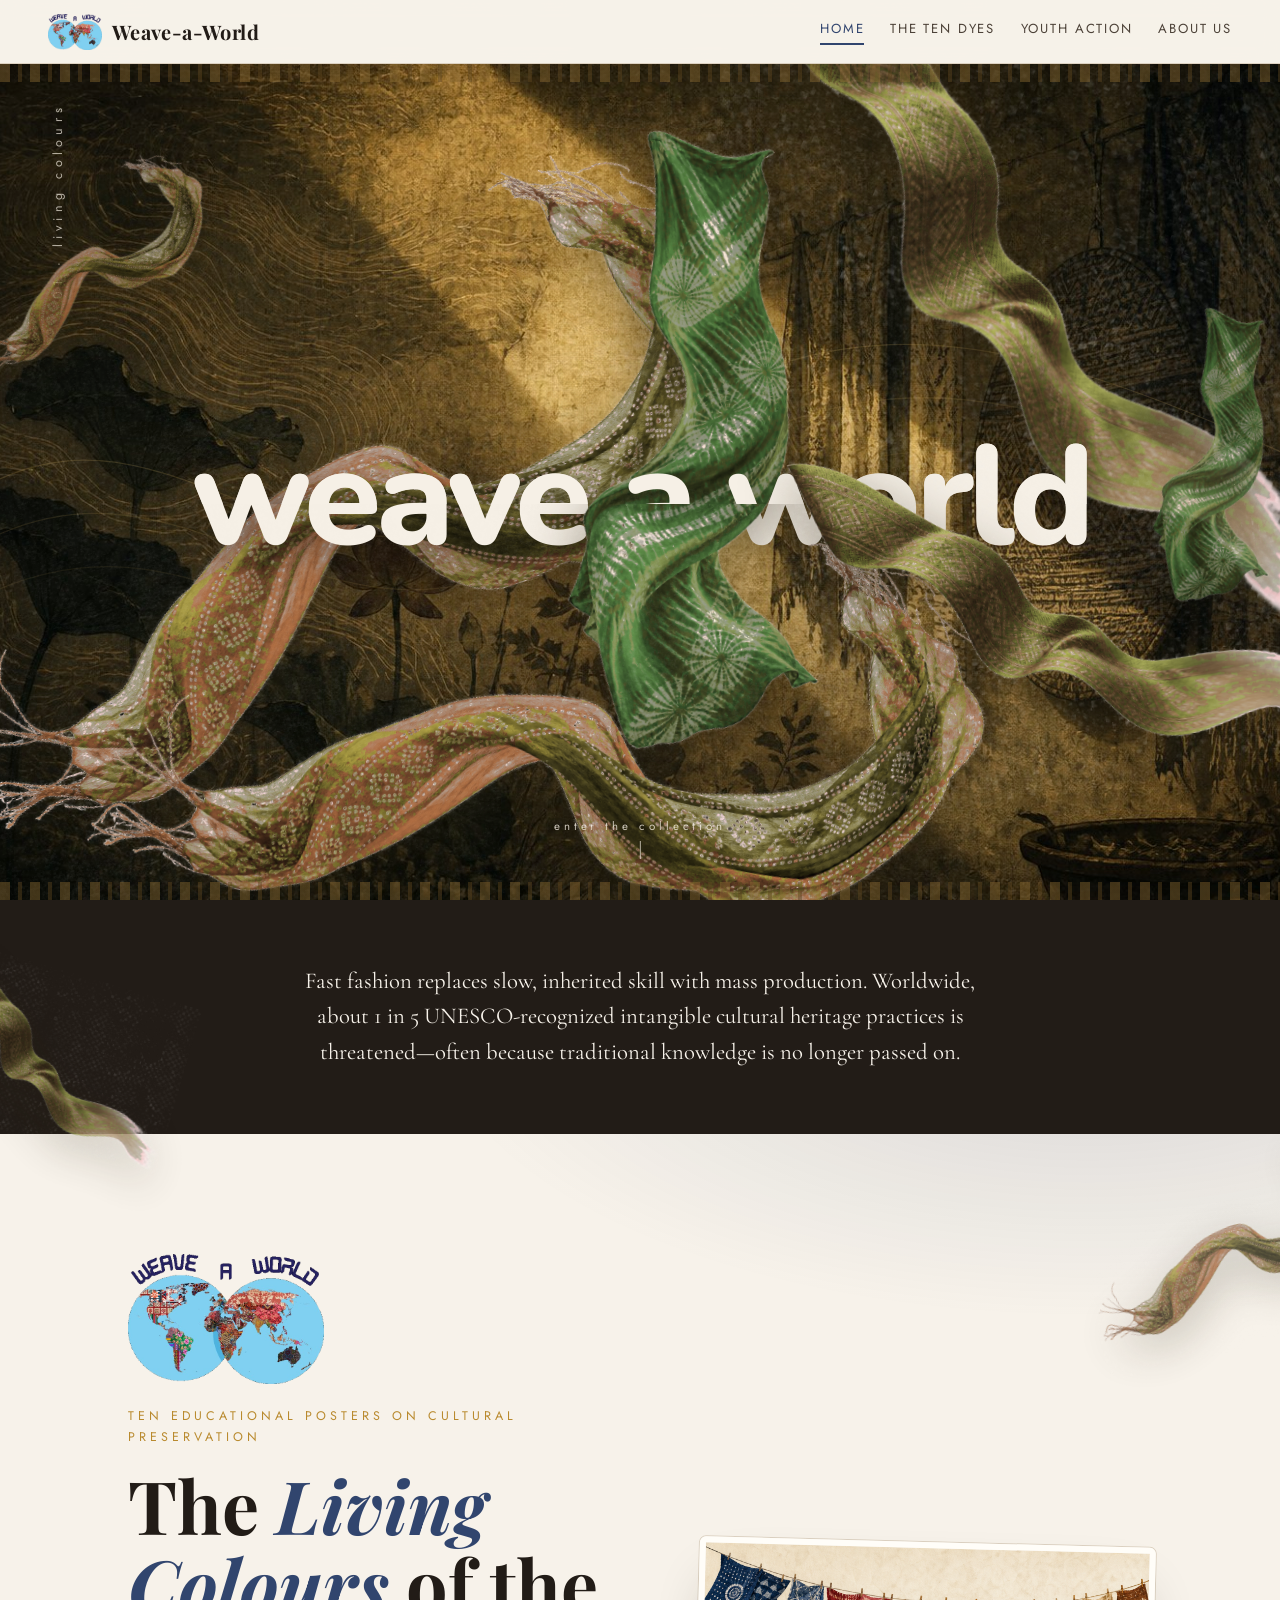
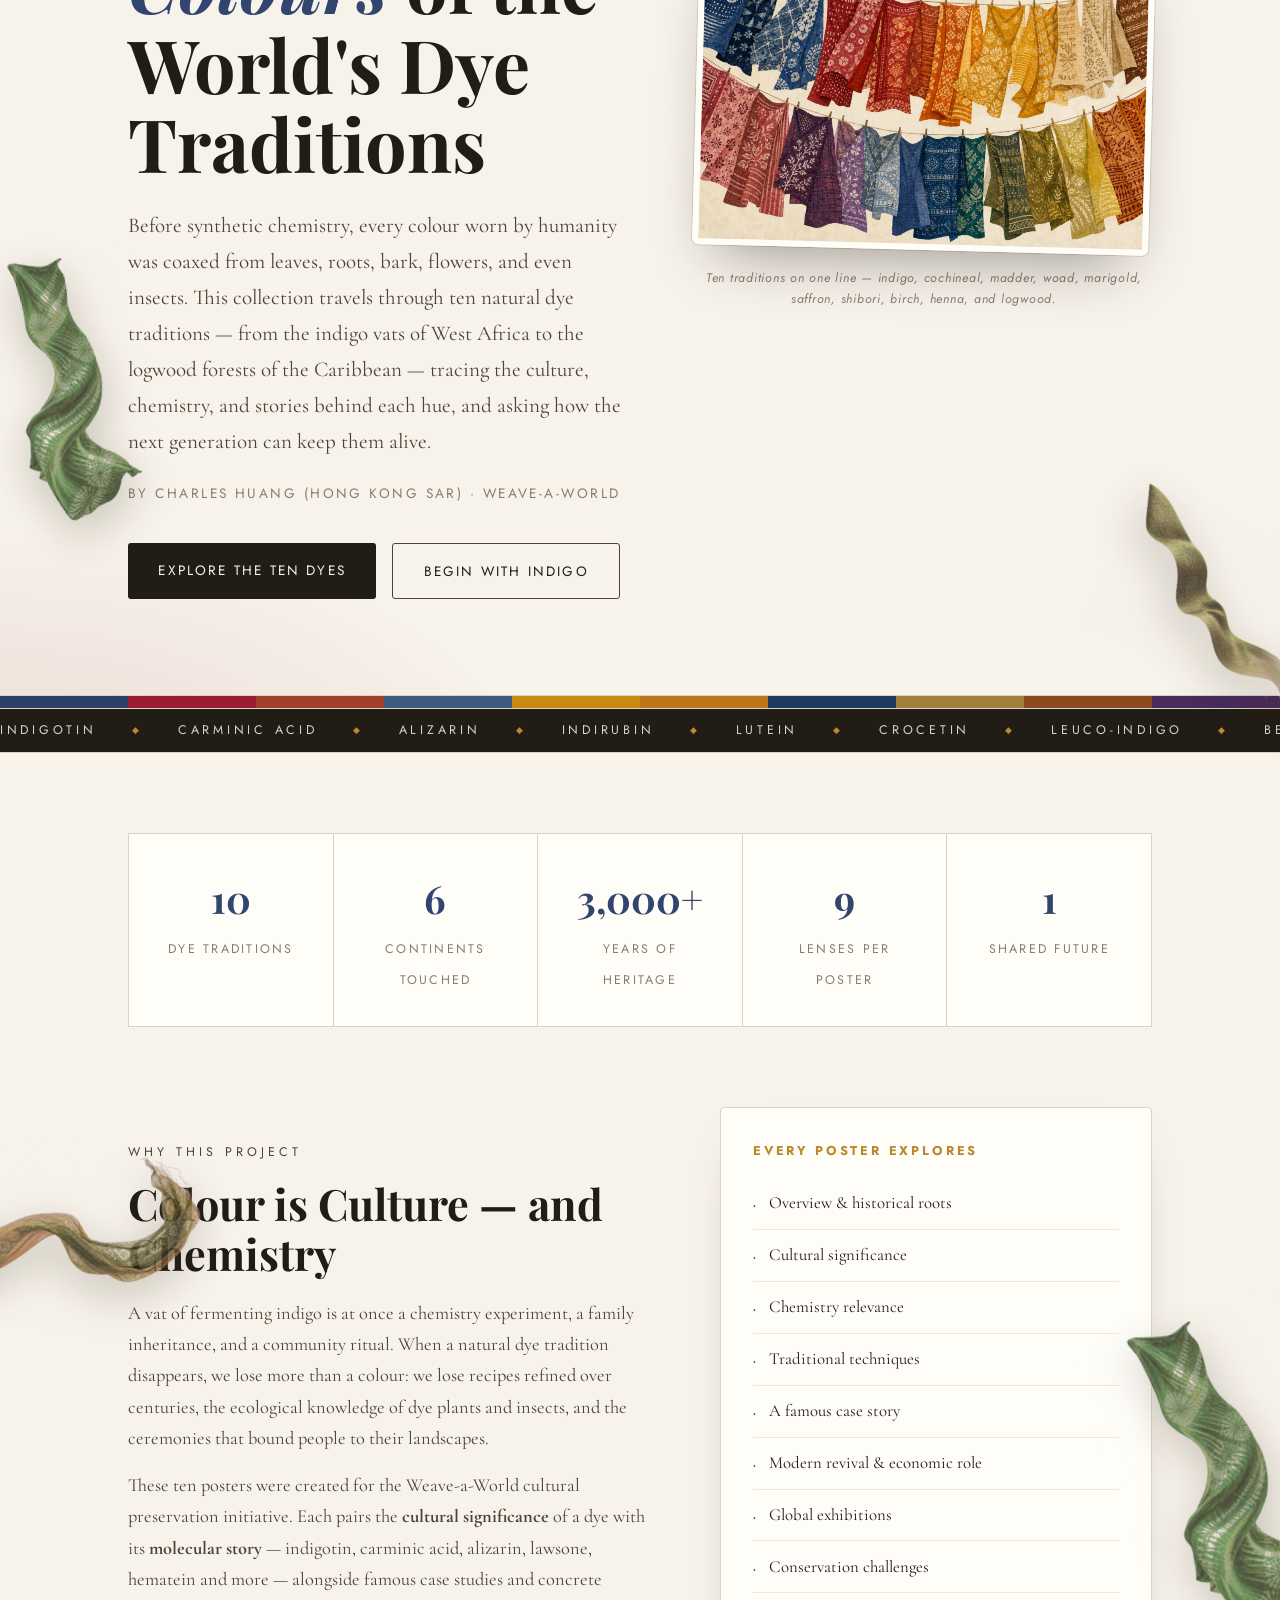
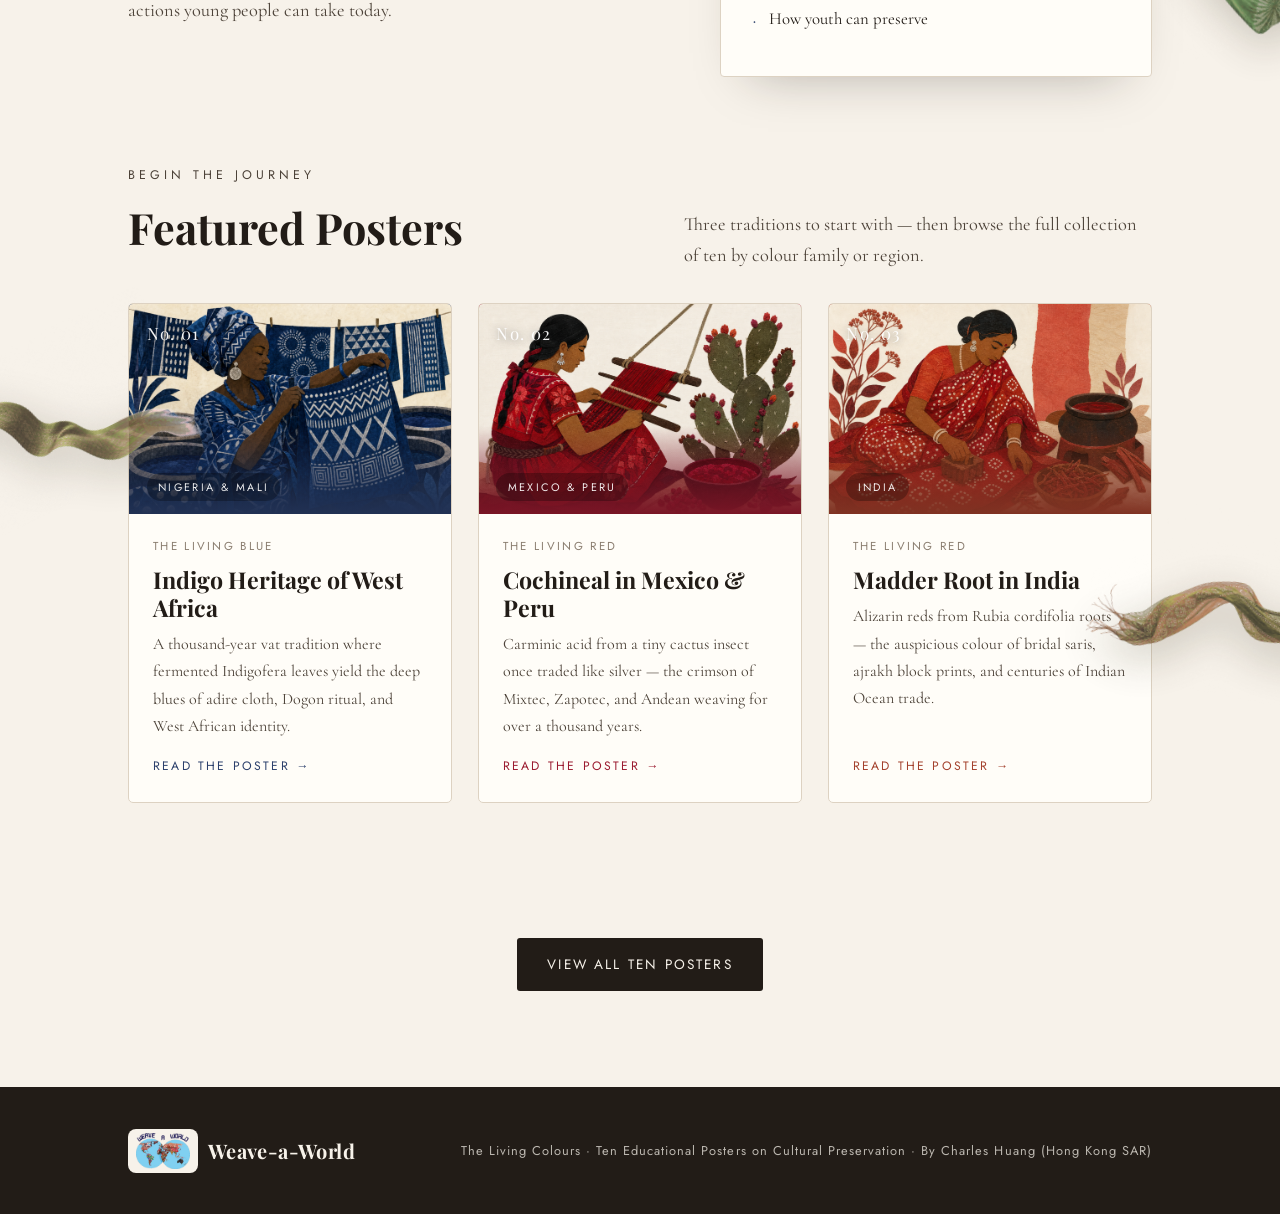
==== commit 972dae1c: "Add a dark brown heritage-threat statement under the home title Co-authored-by: Cursor <cursoragent@" ====
--- a/index.html
+++ b/index.html
@@ -26,7 +26,7 @@
   <link rel="preconnect" href="https://fonts.gstatic.com" crossorigin />
   <link href="https://fonts.googleapis.com/css2?family=Playfair+Display:ital,wght@0,500;0,700;1,500;1,700&family=Cormorant+Garamond:ital,wght@0,400;0,500;0,600;1,400;1,600&family=Jost:wght@300;400;500&family=Nunito:wght@700;800&display=swap" rel="stylesheet" />
   <link rel="icon" type="image/png" href="images/favicon.png" />
-  <link rel="stylesheet" href="css/style.css?v=28" />
+  <link rel="stylesheet" href="css/style.css?v=33" />
   <style>
     :root {
     }
@@ -51,11 +51,10 @@
       if (el) el.remove();
       return;
     }
-    var urls = ["images/logo.png", "images/favicon.png", "images/patterns/atlas.jpg", "images/splash-bg.jpg", "images/cloth-1.png", "images/cloth-2.png", "images/cloth-3.png"];
+    var urls = ["images/splash-bg.jpg", "images/logo.png"];
     var fill = document.getElementById("asset-loader-fill");
     var bar = document.getElementById("asset-loader-bar");
     var copy = document.getElementById("asset-loader-copy");
-    var started = Date.now();
     var done = 0;
     var index = 0;
     var running = 0;
@@ -79,15 +78,12 @@
       finished = true;
       setProgress(urls.length, urls.length);
       try { sessionStorage.setItem("ww-assets-ready", "1"); } catch (e) {}
-      var wait = Math.max(0, 220 - (Date.now() - started));
-      setTimeout(function () {
-        el.classList.add("is-done");
-        el.setAttribute("aria-busy", "false");
-        document.documentElement.classList.remove("is-loading");
-        document.documentElement.classList.add("is-ready");
-        replayMotion();
-        setTimeout(function () { el.remove(); }, 500);
-      }, wait);
+      el.classList.add("is-done");
+      el.setAttribute("aria-busy", "false");
+      document.documentElement.classList.remove("is-loading");
+      document.documentElement.classList.add("is-ready");
+      replayMotion();
+      setTimeout(function () { el.remove(); }, 280);
     }
     function loadOne(src) {
       return new Promise(function (resolve) {
@@ -109,7 +105,7 @@
       }
     }
     pump();
-    setTimeout(finish, 8000);
+    setTimeout(finish, 1500);
   })();
   </script>
   <div class="dye-wipe" id="dye-wipe" aria-hidden="true">
@@ -191,6 +187,12 @@
     <a class="splash-scroll" href="#intro">enter the collection</a>
   </section>
 
+  <section class="home-threat" aria-label="Why this collection matters">
+    <div class="shell">
+      <p>Fast fashion replaces slow, inherited skill with mass production. Worldwide, about 1 in 5 UNESCO-recognized intangible cultural heritage practices is threatened—often because traditional knowledge is no longer passed on.</p>
+    </div>
+  </section>
+
   <header class="hero-home" id="intro">
     <div class="shell hero-home-grid">
       <div>
@@ -315,6 +317,6 @@
       <p>The Living Colours · Ten Educational Posters on Cultural Preservation · By Charles Huang (Hong Kong SAR)</p>
     </div>
   </footer>
-  <script src="js/main.js?v=28"></script>
+  <script src="js/main.js?v=33"></script>
 </body>
 </html>
--- a/css/style.css
+++ b/css/style.css
@@ -47,7 +47,7 @@
 .asset-loader.is-done {
   opacity: 0;
   pointer-events: none;
-  transition: opacity 0.55s ease;
+  transition: opacity 0.28s ease;
 }
 .asset-loader-inner {
   width: min(16rem, 70vw);
@@ -425,6 +425,19 @@
 /* ============================================================
    HOME PAGE
    ============================================================ */
+.home-threat {
+  background: var(--ink);
+  color: var(--paper);
+  padding: clamp(2.6rem, 6vw, 4rem) 0;
+}
+.home-threat p {
+  max-width: 62ch;
+  margin: 0 auto;
+  text-align: center;
+  font-size: clamp(1.12rem, 2.1vw, 1.42rem);
+  line-height: 1.55;
+}
+
 .hero-home {
   position: relative;
   overflow: hidden;
@@ -1388,6 +1401,23 @@
 }
 .poster-hero h1 em { font-style: italic; }
 
+.poster-infographic {
+  margin: 0;
+  width: 100%;
+  background: #fff;
+}
+.poster-infographic img {
+  width: 100%;
+  height: auto;
+  display: block;
+  border-radius: 0;
+}
+.poster-rule {
+  width: 100%;
+  height: 3.6rem;
+  background: var(--ink);
+}
+
 .poster-byline {
   margin-top: 1.5rem;
   font-family: var(--sans);
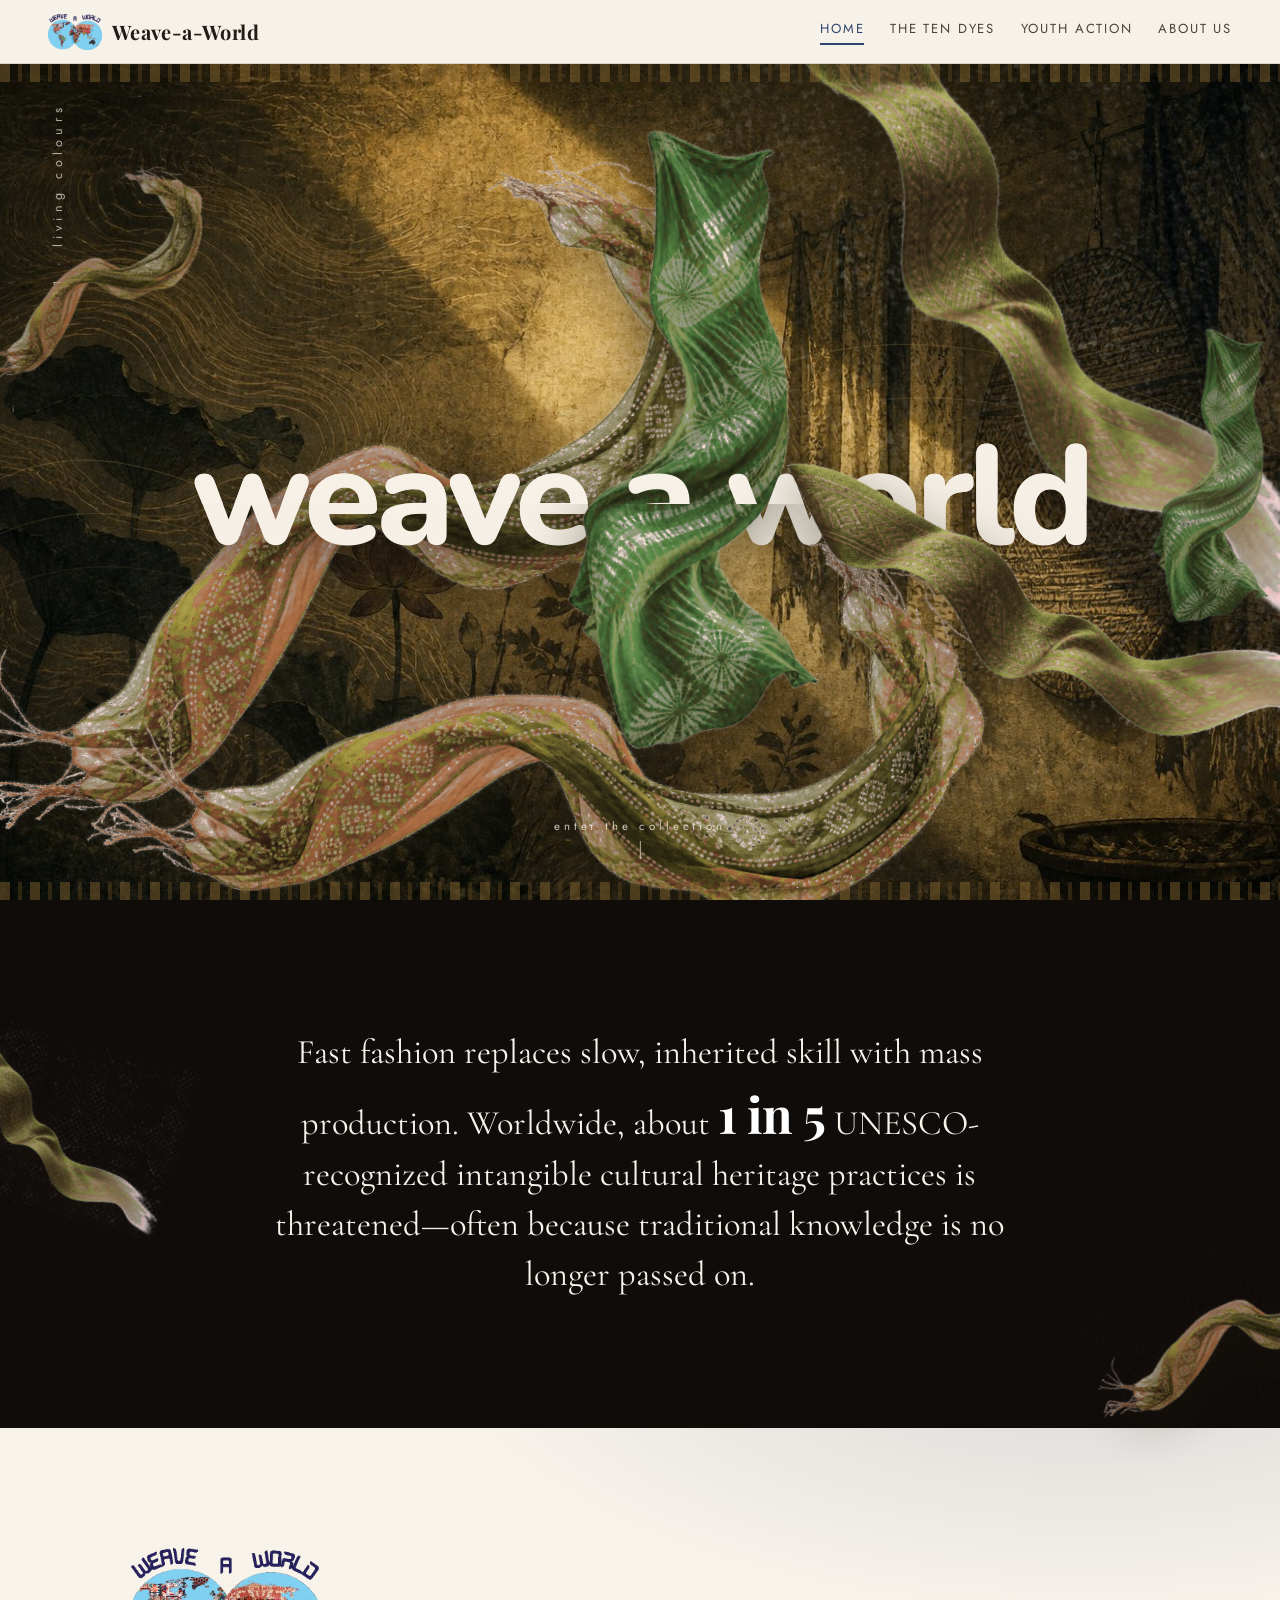
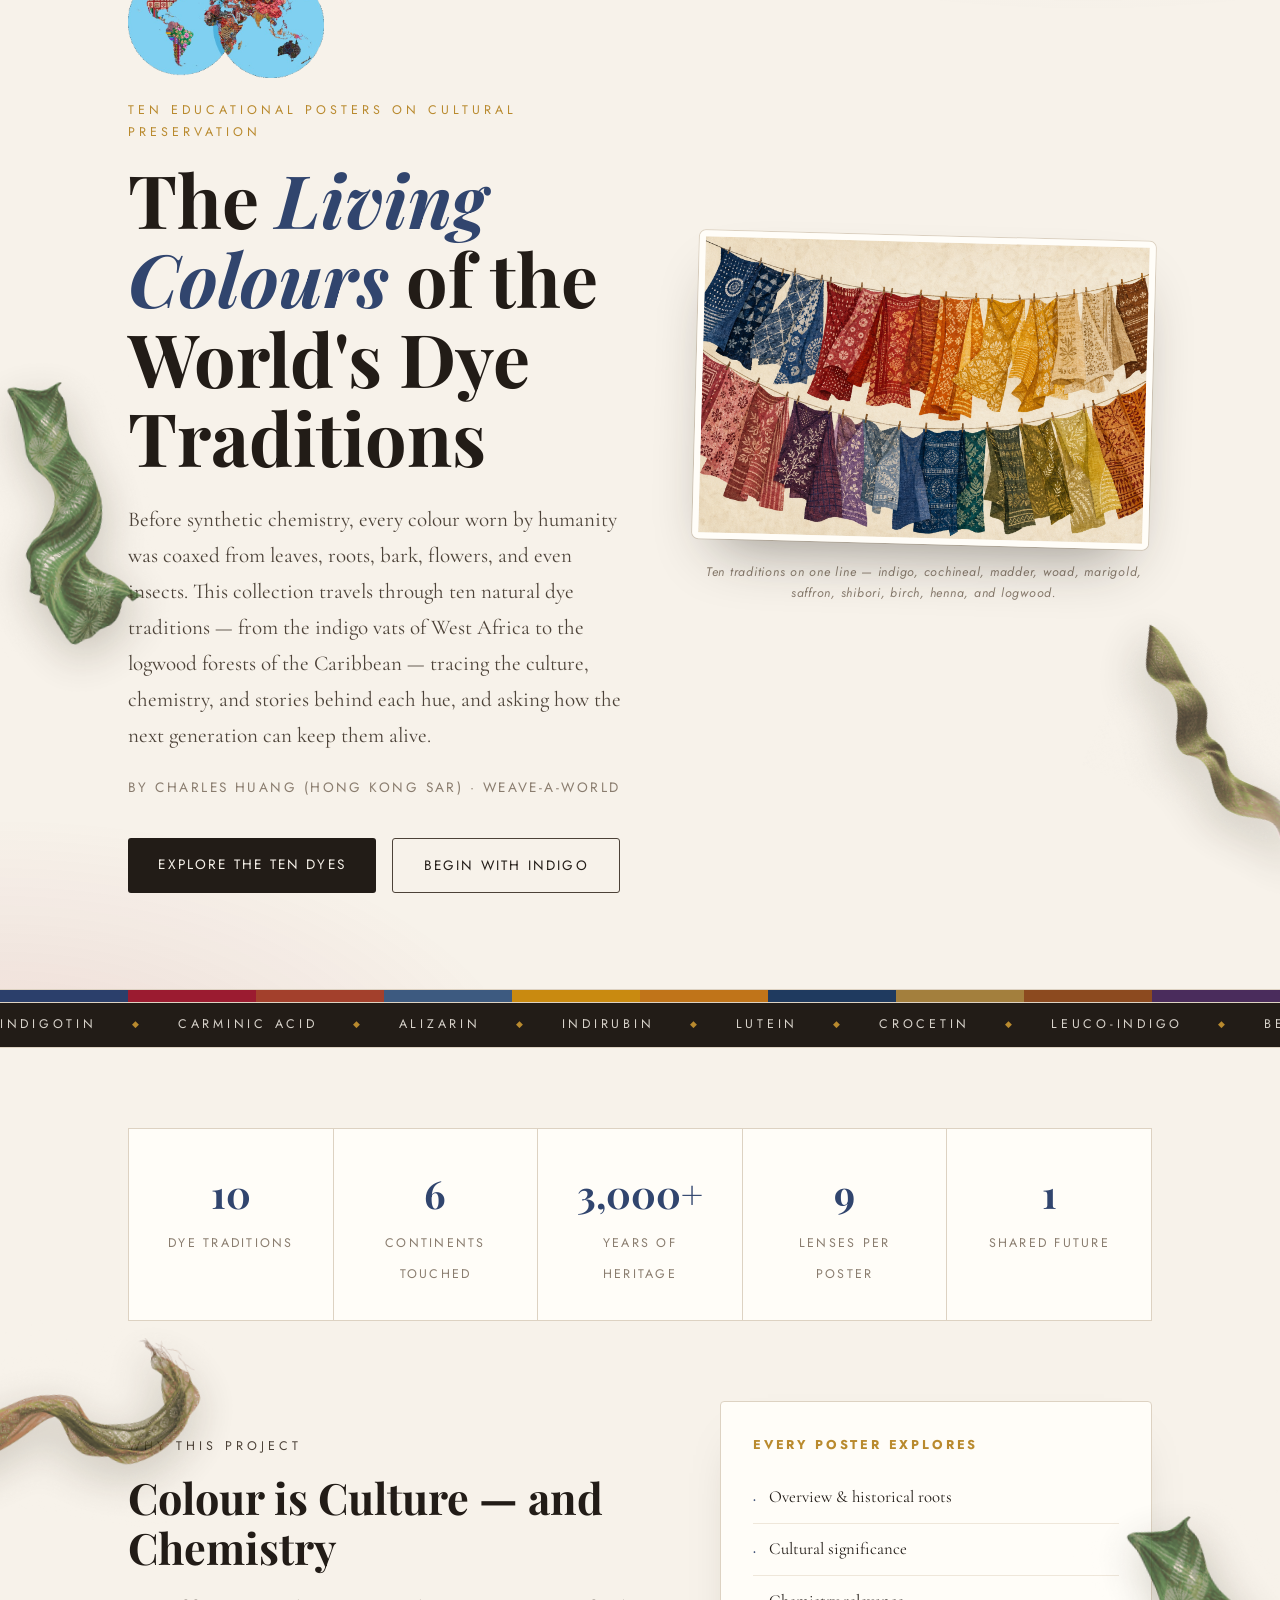
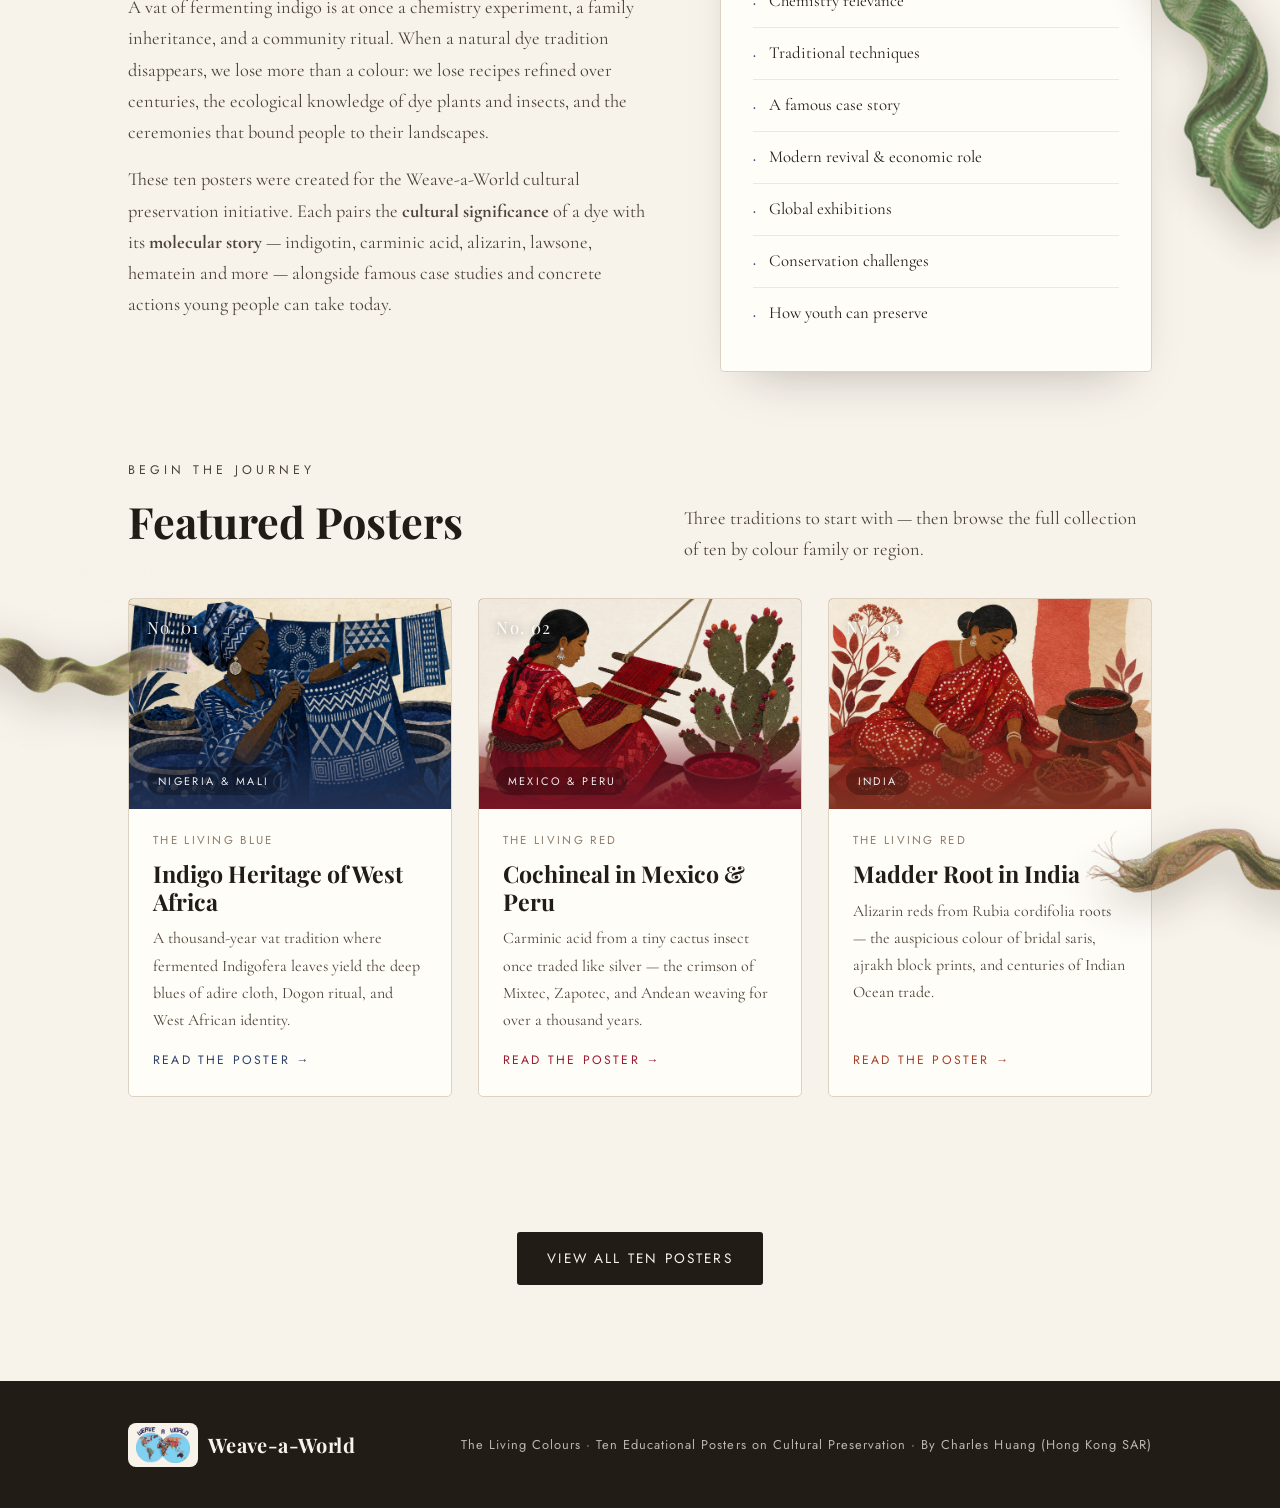
==== commit a21bb7bb: "Enlarge the home threat band and darken its brown Co-authored-by: Cursor <cursoragent@cursor.com>" ====
--- a/index.html
+++ b/index.html
@@ -26,7 +26,7 @@
   <link rel="preconnect" href="https://fonts.gstatic.com" crossorigin />
   <link href="https://fonts.googleapis.com/css2?family=Playfair+Display:ital,wght@0,500;0,700;1,500;1,700&family=Cormorant+Garamond:ital,wght@0,400;0,500;0,600;1,400;1,600&family=Jost:wght@300;400;500&family=Nunito:wght@700;800&display=swap" rel="stylesheet" />
   <link rel="icon" type="image/png" href="images/favicon.png" />
-  <link rel="stylesheet" href="css/style.css?v=33" />
+  <link rel="stylesheet" href="css/style.css?v=34" />
   <style>
     :root {
     }
@@ -189,7 +189,7 @@
 
   <section class="home-threat" aria-label="Why this collection matters">
     <div class="shell">
-      <p>Fast fashion replaces slow, inherited skill with mass production. Worldwide, about 1 in 5 UNESCO-recognized intangible cultural heritage practices is threatened—often because traditional knowledge is no longer passed on.</p>
+      <p>Fast fashion replaces slow, inherited skill with mass production. Worldwide, about <strong class="home-threat-stat">1 in 5</strong> UNESCO-recognized intangible cultural heritage practices is threatened—often because traditional knowledge is no longer passed on.</p>
     </div>
   </section>
 
@@ -317,6 +317,6 @@
       <p>The Living Colours · Ten Educational Posters on Cultural Preservation · By Charles Huang (Hong Kong SAR)</p>
     </div>
   </footer>
-  <script src="js/main.js?v=33"></script>
+  <script src="js/main.js?v=34"></script>
 </body>
 </html>
--- a/css/style.css
+++ b/css/style.css
@@ -426,16 +426,23 @@
    HOME PAGE
    ============================================================ */
 .home-threat {
-  background: var(--ink);
+  background: #100c0a;
   color: var(--paper);
-  padding: clamp(2.6rem, 6vw, 4rem) 0;
+  padding: clamp(5rem, 11vw, 8rem) 0;
 }
 .home-threat p {
-  max-width: 62ch;
+  max-width: 22em;
   margin: 0 auto;
   text-align: center;
-  font-size: clamp(1.12rem, 2.1vw, 1.42rem);
-  line-height: 1.55;
+  font-size: clamp(1.45rem, 3.2vw, 2.15rem);
+  line-height: 1.45;
+}
+.home-threat-stat {
+  font-family: var(--display);
+  font-size: 1.45em;
+  font-weight: 700;
+  letter-spacing: -0.02em;
+  color: #fff;
 }
 
 .hero-home {
